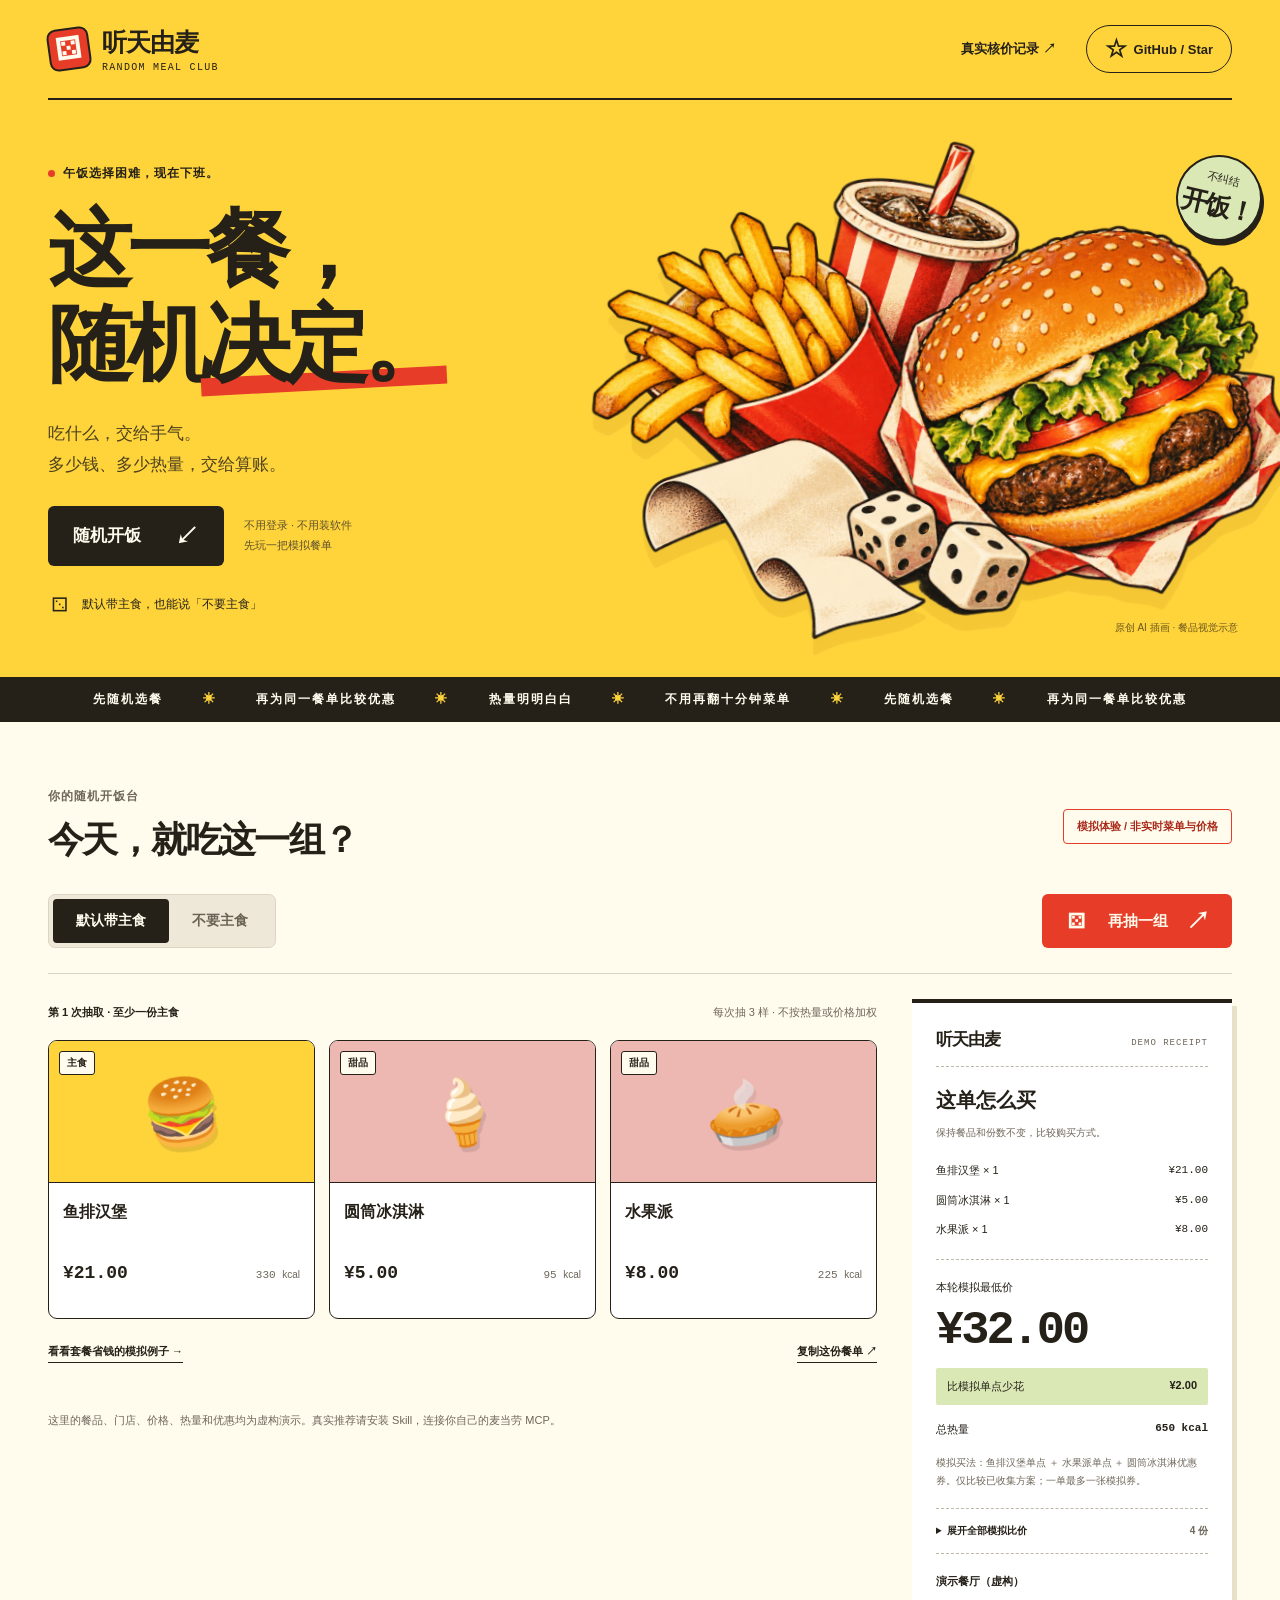
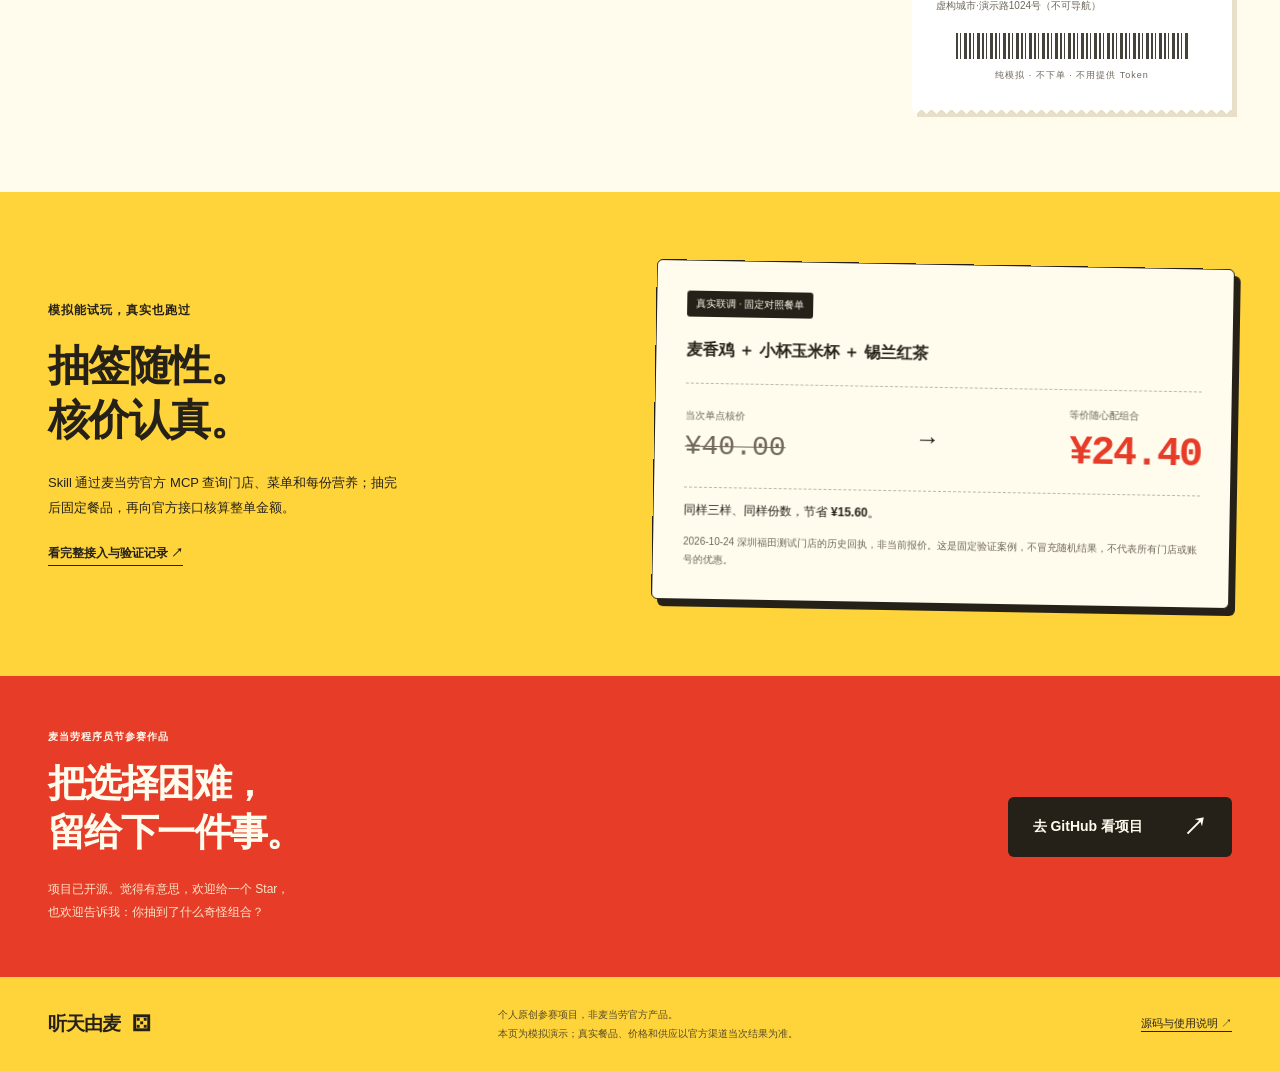
==== docs/index.html @ ce549aae "Add public interactive demo and visual showcase Publish a responsive simulated meal picker with orig" ====
<!doctype html>
<html lang="zh-CN">
<head>
  <meta charset="utf-8">
  <meta name="viewport" content="width=device-width, initial-scale=1">
  <meta name="theme-color" content="#ffd43b">
  <meta name="description" content="午饭不纠结，听天由麦。随机抽三样，看看价格、热量，再比较同一份餐单怎么买。无需安装的模拟演示。">
  <meta property="og:title" content="听天由麦｜这一餐，随机决定。">
  <meta property="og:description" content="随机开饭，认真算账。支持不要主食，展示价格、热量和同餐单优惠。免安装模拟演示。">
  <meta property="og:image" content="https://ting-tian-you-mai-demo.silkypony128.chatgpt.site/assets/meal-hero.png">
  <meta property="og:type" content="website">
  <title>听天由麦｜这一餐，随机决定。</title>
  <link rel="icon" href="data:image/svg+xml,%3Csvg xmlns='http://www.w3.org/2000/svg' viewBox='0 0 64 64'%3E%3Crect width='64' height='64' rx='14' fill='%23ffd43b'/%3E%3Crect x='11' y='11' width='42' height='42' rx='8' fill='%23e63c28'/%3E%3Cg fill='%23fff8df'%3E%3Ccircle cx='23' cy='23' r='4'/%3E%3Ccircle cx='41' cy='41' r='4'/%3E%3Ccircle cx='32' cy='32' r='4'/%3E%3C/g%3E%3C/svg%3E">
  <link rel="stylesheet" href="styles.css">
  <script src="demo-data.js" defer></script>
  <script src="app.js" defer></script>
</head>
<body>
  <header class="topbar wrap">
    <a class="brand" href="#" aria-label="听天由麦首页"><span class="brand-die" aria-hidden="true">⚄</span><span>听天由麦<small>RANDOM MEAL CLUB</small></span></a>
    <nav aria-label="主导航"><a class="nav-proof" href="#proof">真实核价记录 ↗</a><a class="repo-link" href="https://github.com/dayebishouji/mcd-random-meal" target="_blank" rel="noopener noreferrer"><span aria-hidden="true">☆</span> GitHub / Star</a></nav>
  </header>

  <main>
    <section class="hero wrap" aria-labelledby="hero-title">
      <div class="hero-copy">
        <p class="eyebrow"><span></span> 午饭选择困难，现在下班。</p>
        <h1 id="hero-title">这一餐，<br>随机<span class="title-mark">决定。</span></h1>
        <p class="hero-description">吃什么，交给手气。<br>多少钱、多少热量，交给算账。</p>
        <div class="hero-actions"><a class="button button-ink" id="hero-draw" href="#try">随机开饭 <span aria-hidden="true">↙</span></a><span class="hero-note">不用登录 · 不用装软件<br>先玩一把模拟餐单</span></div>
        <div class="hero-ticket"><span class="mini-die" aria-hidden="true">⚂</span> 默认带主食，也能说「不要主食」</div>
      </div>
      <div class="hero-art"><img src="assets/meal-hero.png" alt="原创复古快餐插画：汉堡、薯条、饮品、骰子和空白小票" width="1536" height="1024" fetchpriority="high"><span class="art-stamp">不纠结<br><b>开饭！</b></span><small>原创 AI 插画 · 餐品视觉示意</small></div>
    </section>

    <div class="ticker" aria-hidden="true"><div>先随机选餐 <span>✳</span> 再为同一餐单比较优惠 <span>✳</span> 热量明明白白 <span>✳</span> 不用再翻十分钟菜单 <span>✳</span> 先随机选餐 <span>✳</span> 再为同一餐单比较优惠</div></div>

    <section class="demo-section" id="try" aria-labelledby="demo-title">
      <div class="wrap">
        <div class="section-heading"><div><p class="eyebrow">你的随机开饭台</p><h2 id="demo-title">今天，就吃这一组？</h2></div><span class="demo-badge">模拟体验 / 非实时菜单与价格</span></div>
        <div class="controls"><div class="mode-group" role="group" aria-label="主食偏好"><button id="with-main" class="mode active" aria-pressed="true">默认带主食</button><button id="without-main" class="mode" aria-pressed="false">不要主食</button></div><button class="button button-red" id="draw-button"><span class="dice-icon" aria-hidden="true">⚄</span> 再抽一组 <span aria-hidden="true">↗</span></button></div>
        <div class="workspace">
          <div class="meal-area"><div class="meal-meta"><span id="draw-status">正在准备模拟餐单</span><span>每次抽 3 样 · 不按热量或价格加权</span></div><div id="food-cards" class="food-cards" aria-live="polite" aria-atomic="true"></div><div class="meal-actions"><button id="example-button" class="text-button">看看套餐省钱的模拟例子 →</button><button id="copy-button" class="text-button">复制这份餐单 <span aria-hidden="true">↗</span></button></div><p class="copy-status" id="copy-status" role="status"></p><p class="data-note">这里的餐品、门店、价格、热量和优惠均为虚构演示。真实推荐请安装 Skill，连接你自己的麦当劳 MCP。</p></div>
          <aside class="receipt" aria-labelledby="receipt-title"><div class="receipt-heading"><span class="receipt-brand">听天由麦</span><span class="receipt-label">DEMO RECEIPT</span></div><h3 id="receipt-title">这单怎么买</h3><p class="receipt-caption">保持餐品和份数不变，比较购买方式。</p><div id="receipt-lines"></div><div class="receipt-total"><span>本轮模拟最低价</span><strong id="best-price">—</strong></div><div class="receipt-saving"><span>比模拟单点少花</span><b id="saving">—</b></div><div class="receipt-energy"><span>总热量</span><b id="total-kcal">—</b></div><p id="best-label" class="best-label"></p><details id="quote-details"><summary>展开全部模拟比价 <span id="quote-count"></span></summary><div id="quote-list"></div></details><div class="receipt-store"><b id="store-name"></b><span id="store-address"></span></div><div class="barcode" aria-hidden="true"></div><p class="receipt-foot">纯模拟 · 不下单 · 不用提供 Token</p></aside>
        </div>
      </div>
    </section>

    <section id="proof" class="proof-section wrap" aria-labelledby="proof-title"><div class="proof-copy"><p class="eyebrow">模拟能试玩，真实也跑过</p><h2 id="proof-title">抽签随性。<br>核价认真。</h2><p>Skill 通过麦当劳官方 MCP 查询门店、菜单和每份营养；抽完后固定餐品，再向官方接口核算整单金额。</p><a class="text-link" href="https://github.com/dayebishouji/mcd-random-meal/blob/main/MCP_INTEGRATION.md" target="_blank" rel="noopener noreferrer">看完整接入与验证记录 ↗</a></div><div class="proof-ticket"><span class="history-label">真实联调 · 固定对照餐单</span><h3>麦香鸡 ＋ 小杯玉米杯 ＋ 锡兰红茶</h3><div class="price-comparison"><div><small>当次单点核价</small><span>¥40.00</span></div><span class="price-arrow" aria-hidden="true">→</span><div><small>等价随心配组合</small><b>¥24.40</b></div></div><p>同样三样、同样份数，节省 <strong>¥15.60</strong>。</p><p class="proof-disclaimer">2026-10-24 深圳福田测试门店的历史回执，非当前报价。这是固定验证案例，不冒充随机结果，不代表所有门店或账号的优惠。</p></div></section>

    <section class="closing"><div class="wrap closing-inner"><div><p class="eyebrow">麦当劳程序员节参赛作品</p><h2>把选择困难，<br>留给下一件事。</h2><p>项目已开源。觉得有意思，欢迎给一个 Star，<br>也欢迎告诉我：你抽到了什么奇怪组合？</p></div><a class="button button-ink" href="https://github.com/dayebishouji/mcd-random-meal" target="_blank" rel="noopener noreferrer">去 GitHub 看项目 <span aria-hidden="true">↗</span></a></div></section>
  </main>
  <footer class="footer wrap"><a class="brand footer-brand" href="#">听天由麦 <span aria-hidden="true">⚄</span></a><p>个人原创参赛项目，非麦当劳官方产品。<br>本页为模拟演示；真实餐品、价格和供应以官方渠道当次结果为准。</p><a href="https://github.com/dayebishouji/mcd-random-meal" target="_blank" rel="noopener noreferrer">源码与使用说明 ↗</a></footer>
  <noscript><p class="noscript">随机演示需要启用 JavaScript。你仍可以前往 GitHub 查看源码和离线 Python 版本。</p></noscript>
</body>
</html>
---- docs/styles.css ----
@charset "UTF-8";
:root{--yellow:#ffd43b;--red:#e63c28;--ink:#252119;--paper:#fffbed;--mint:#d9e8b5;--muted:#6e675a;--line:#d9d2c1;--display:"Arial Black","Microsoft YaHei","PingFang SC",sans-serif;--body:"Microsoft YaHei","PingFang SC",sans-serif;--mono:"Consolas","Courier New",monospace}
*{box-sizing:border-box}html{scroll-behavior:smooth;scroll-padding-top:24px}body{margin:0;color:var(--ink);background:var(--yellow);font-family:var(--body);-webkit-font-smoothing:antialiased}a{color:inherit;text-decoration:none}button,a{-webkit-tap-highlight-color:transparent}button{font:inherit;cursor:pointer}button:disabled{cursor:wait}button:focus-visible,a:focus-visible,summary:focus-visible{outline:3px solid var(--red);outline-offset:5px}a.button:focus-visible,.button-red:focus-visible{outline-color:var(--ink)}::selection{background:var(--ink);color:var(--yellow)}.wrap{width:min(1184px,calc(100% - 64px));margin-inline:auto}.topbar{height:100px;display:flex;align-items:center;justify-content:space-between;border-bottom:2px solid var(--ink)}.brand{display:flex;align-items:center;gap:12px;font-weight:900;font-size:25px;letter-spacing:-1px}.brand small{display:block;font:10px var(--mono);letter-spacing:1.3px;margin-top:3px}.brand-die{display:grid;place-items:center;width:42px;height:42px;font-size:38px;line-height:1;background:var(--red);color:var(--paper);border-radius:9px;transform:rotate(-8deg);border:2px solid var(--ink)}nav{display:flex;align-items:center;gap:30px;font-size:13px;font-weight:700}.repo-link{display:flex;align-items:center;gap:7px;border:1.5px solid var(--ink);padding:12px 18px;border-radius:100px}.repo-link:hover{background:var(--ink);color:var(--yellow)}.repo-link span{font-size:22px;line-height:1}.hero{min-height:536px;display:grid;grid-template-columns:1fr 1.15fr;align-items:center;position:relative;padding-block:42px 38px}.eyebrow{font-size:12px;font-weight:700;letter-spacing:1px;display:flex;align-items:center;gap:8px;margin:0 0 20px}.eyebrow>span{height:7px;width:7px;background:var(--red);border-radius:50%}h1{font-family:var(--display);font-size:clamp(56px,6.6vw,86px);letter-spacing:-5px;line-height:1.13;margin:0;font-weight:900}.title-mark{position:relative;z-index:0}.title-mark:after{content:"";position:absolute;left:-2%;bottom:1px;width:104%;height:18px;background:var(--red);z-index:-1;transform:rotate(-3deg)}.hero-description{font-size:17px;line-height:1.85;margin:25px 0;color:#4e421f}.hero-actions{display:flex;align-items:center;gap:20px}.button{border:0;display:inline-flex;align-items:center;justify-content:center;gap:34px;padding:18px 25px;font-size:17px;font-weight:800;border-radius:6px;transition:transform .18s,box-shadow .18s}.button:hover{transform:translateY(-3px);box-shadow:0 5px 0 rgba(37,33,25,.2)}.button:active{transform:translateY(1px);box-shadow:none}.button-ink{background:var(--ink);color:var(--paper)}.button-red{background:var(--red);color:var(--paper)}.button>span:last-child{font-size:24px;line-height:1}.hero-note{font-size:11px;line-height:1.8;color:#5e502e}.hero-ticket{font-size:12px;margin-top:26px;display:flex;align-items:center;gap:9px}.mini-die{font-size:25px;line-height:1}.hero-art{position:relative;align-self:stretch;display:flex;align-items:center;justify-content:center;margin-left:-15px;margin-right:-30px}.hero-art img{width:110%;height:auto;display:block;filter:drop-shadow(0 16px 0 rgba(173,111,8,.12));transform:rotate(-2deg)}.hero-art>small{position:absolute;right:24px;bottom:4px;font-size:10px;color:#6c571e}.art-stamp{position:absolute;right:0;top:13px;width:86px;height:86px;border:2px solid var(--ink);border-radius:50%;display:grid;place-content:center;text-align:center;background:var(--mint);font-size:11px;line-height:1.5;transform:rotate(13deg);box-shadow:3px 4px 0 var(--ink)}.art-stamp b{font-size:26px;letter-spacing:-2px}.ticker{background:var(--ink);color:var(--paper);padding:14px 0;font-size:12px;font-weight:700;letter-spacing:2px;overflow:hidden;white-space:nowrap}.ticker>div{min-width:max-content;text-align:center}.ticker span{margin:0 34px;color:var(--yellow)}.demo-section{background:var(--paper);padding:66px 0 72px;scroll-margin-top:10px}.section-heading{display:flex;align-items:center;justify-content:space-between;gap:20px}.section-heading .eyebrow{color:var(--muted);margin-bottom:12px}h2{font-family:var(--display);font-size:36px;line-height:1.3;letter-spacing:-1.6px;margin:0;font-weight:900}.demo-badge{padding:9px 13px;border:1px solid var(--red);color:#a92a1b;border-radius:4px;font-size:11px;font-weight:700;white-space:nowrap}.controls{display:flex;align-items:center;justify-content:space-between;margin:30px 0 25px;padding-bottom:25px;border-bottom:1px solid var(--line)}.mode-group{display:flex;padding:4px;background:#eee8d9;border-radius:7px;border:1px solid #ddd5c4}.mode{border:0;background:transparent;color:#6a6254;padding:13px 23px;border-radius:4px;font-size:14px;font-weight:700}.mode.active{background:var(--ink);color:var(--paper)}.controls .button{padding:14px 22px;font-size:15px;gap:18px}.controls .dice-icon{font-size:26px;line-height:1}.workspace{display:grid;grid-template-columns:minmax(0,1fr) 320px;gap:35px;align-items:start}.meal-meta{display:flex;justify-content:space-between;gap:12px;font-size:11px;color:var(--muted);margin:5px 0 18px;line-height:1.6}.meal-meta>span:first-child{font-weight:800;color:var(--ink)}.food-cards{display:grid;grid-template-columns:repeat(3,minmax(0,1fr));gap:14px}.food-card{border:1.5px solid var(--ink);border-radius:9px;background:#fff;overflow:hidden;min-width:0;transition:transform .2s}.food-card:hover{transform:translateY(-4px)}.food-visual{height:142px;display:grid;place-items:center;position:relative;border-bottom:1.5px solid var(--ink);background:var(--card-bg)}.food-visual>span{font-size:64px;line-height:1;filter:drop-shadow(2px 5px 0 rgba(0,0,0,.1));transform:rotate(-9deg);user-select:none}.food-kind{position:absolute;top:10px;left:10px;font-size:10px;padding:4px 7px;border:1px solid var(--ink);border-radius:3px;background:var(--paper);font-weight:700}.food-info{padding:17px 14px 19px;min-height:135px}.food-info h3{font-size:16px;line-height:1.5;margin:0 0 15px;min-height:48px}.food-stats{display:flex;align-items:baseline;justify-content:space-between;gap:5px}.food-stats b{font:700 18px var(--mono)}.food-stats span{font:11px var(--mono);color:var(--muted)}.food-stats small{font-size:10px;font-family:var(--body)}.meal-actions{display:flex;justify-content:space-between;align-items:center;gap:15px;margin-top:23px}.text-button{padding:0;background:none;border:0;border-bottom:1px solid currentColor;font-size:11px;font-weight:700;line-height:1.8;color:var(--ink)}.text-button:hover{color:var(--red)}.data-note{font-size:11px;line-height:1.9;color:var(--muted);margin:20px 0 0;max-width:560px}.copy-status{font-size:11px;color:#42632a;min-height:18px;margin:9px 0 0}.receipt{background:white;position:relative;padding:25px 24px 28px;box-shadow:5px 7px 0 #e7dfc7;border-top:4px solid var(--ink);font-size:11px;margin-bottom:10px}.receipt:after{content:"";position:absolute;bottom:-8px;left:0;width:100%;height:9px;background:linear-gradient(135deg,white 25%,transparent 25%) -5px 0/10px 10px,linear-gradient(225deg,white 25%,transparent 25%) -5px 0/10px 10px}.receipt-heading{display:flex;align-items:baseline;justify-content:space-between;border-bottom:1px dashed #bfb7a7;padding-bottom:15px}.receipt-brand{font-size:17px;font-weight:900;letter-spacing:-1px}.receipt-label{font:9px var(--mono);letter-spacing:1px;color:var(--muted)}.receipt h3{font-size:20px;margin:20px 0 8px;font-weight:900}.receipt-caption{font-size:10px;color:var(--muted);line-height:1.8;margin-bottom:20px}.receipt-item{display:flex;justify-content:space-between;gap:10px;margin:12px 0;line-height:1.6}.receipt-item span:last-child{font-family:var(--mono);white-space:nowrap}.receipt-total{margin-top:20px;padding-top:20px;border-top:1px dashed #bfb7a7;display:flex;flex-direction:column;gap:5px}.receipt-total>span{font-size:11px}.receipt-total strong{font-family:var(--mono);font-size:47px;font-weight:800;letter-spacing:-3px;line-height:1.3}.receipt-saving{display:flex;justify-content:space-between;padding:11px;background:var(--mint);margin-top:7px;border-radius:2px}.receipt-energy{display:flex;justify-content:space-between;margin:17px 0;font-size:11px}.receipt-energy b{font-family:var(--mono)}.best-label{font-size:10px;line-height:1.8;color:var(--muted);margin:0 0 18px}details{border-top:1px dashed #bfb7a7;border-bottom:1px dashed #bfb7a7;padding:13px 0}summary{font-size:10px;cursor:pointer;font-weight:700;line-height:1.8}summary>span{float:right;color:var(--muted)}.quote-row{display:flex;justify-content:space-between;gap:12px;font-size:10px;line-height:1.7;margin-top:12px}.quote-row b{font:700 11px var(--mono);white-space:nowrap}.receipt-store{display:flex;flex-direction:column;gap:5px;margin:18px 0;line-height:1.8}.receipt-store b{font-size:11px}.receipt-store span{font-size:10px;color:var(--muted)}.barcode{height:26px;margin:0 20px;background:repeating-linear-gradient(90deg,var(--ink) 0 2px,transparent 2px 4px,var(--ink) 4px 5px,transparent 5px 8px,var(--ink) 8px 11px,transparent 11px 13px);opacity:.85}.receipt-foot{text-align:center;font-size:9px;color:var(--muted);margin:10px 0 0;letter-spacing:1px}.proof-section{display:grid;grid-template-columns:1fr 1.1fr;gap:80px;padding-block:72px;align-items:center}.proof-copy h2{font-size:42px;margin-bottom:23px}.proof-copy>p:not(.eyebrow){font-size:13px;line-height:1.9;max-width:360px}.text-link{display:inline-block;border-bottom:1px solid;font-size:12px;font-weight:700;line-height:1.9;margin-top:9px}.proof-ticket{background:var(--paper);padding:30px;border:1.5px solid var(--ink);border-radius:6px;box-shadow:6px 7px 0 var(--ink);transform:rotate(1deg)}.history-label{font-size:10px;padding:6px 9px;background:var(--ink);color:var(--paper);display:inline-block;border-radius:3px}.proof-ticket h3{font-size:16px;line-height:1.6;margin:20px 0}.price-comparison{display:flex;align-items:center;justify-content:space-between;gap:12px;border-block:1px dashed #bfb7a7;padding:18px 0}.price-comparison small{font-size:10px;display:block;color:var(--muted);margin-bottom:8px}.price-comparison div>span{font:28px var(--mono);text-decoration:line-through;text-decoration-thickness:1px;color:var(--muted)}.price-comparison b{font:800 40px var(--mono);letter-spacing:-2px;color:var(--red)}.price-arrow{font-size:25px}.proof-ticket>p{font-size:12px;line-height:1.8}.proof-ticket .proof-disclaimer{font-size:10px;color:var(--muted);margin-bottom:0}.closing{background:var(--red);color:var(--paper);padding-block:54px}.closing-inner{display:flex;justify-content:space-between;align-items:center;gap:24px}.closing h2{font-size:38px}.closing p:not(.eyebrow){font-size:12px;line-height:1.9;margin:20px 0 0;color:#ffe5c6}.closing .eyebrow{font-size:10px;margin-bottom:15px}.closing .button{font-size:14px;gap:40px}.footer{padding-block:28px;display:flex;justify-content:space-between;align-items:center;gap:25px}.footer-brand{font-size:19px;gap:8px}.footer-brand span{font-size:28px}.footer p{font-size:10px;line-height:1.9;color:#5a4b23;margin:0}.footer>a:last-child{font-size:11px;border-bottom:1px solid;white-space:nowrap}.noscript{background:var(--paper);padding:20px}.dealing .food-card{animation:deal .3s both}.dealing .food-card:nth-child(2){animation-delay:.045s}.dealing .food-card:nth-child(3){animation-delay:.09s}@keyframes deal{from{transform:translateY(10px) rotate(-2deg);opacity:.4}to{transform:none;opacity:1}}
@media(min-width:1450px){.hero{min-height:590px}.hero-art img{width:115%}}
@media(max-width:1000px){.workspace{grid-template-columns:minmax(0,1fr) 290px;gap:22px}.wrap{width:calc(100% - 44px)}.hero{grid-template-columns:1fr 1fr}.hero-art{margin:0 -8px 0 -30px}.hero-art img{width:100%}.art-stamp{right:0;top:20px}.food-visual{height:118px}.food-visual>span{font-size:50px}.food-info{padding:14px 10px}.food-info h3{font-size:14px}.food-stats{flex-direction:column;gap:8px}.proof-section{gap:45px}.receipt{padding:22px 18px}.proof-ticket{padding:24px}}
@media(max-width:740px){.wrap{width:calc(100% - 36px)}.topbar{height:81px}.brand{font-size:21px;gap:9px}.brand small{font-size:8px}.brand-die{width:34px;height:34px;font-size:31px}.nav-proof{display:none}nav{gap:0}.repo-link{padding:9px 12px;font-size:10px}.repo-link span{font-size:18px}.hero{display:flex;flex-direction:column;align-items:stretch;padding:36px 0 20px;min-height:0}.hero-copy{position:relative;z-index:1}.hero .eyebrow{font-size:10px;margin-bottom:18px}h1{font-size:64px;letter-spacing:-4px;line-height:1.08}.title-mark:after{height:13px;bottom:1px}.hero-description{font-size:14px;margin:20px 0;line-height:1.8}.hero-actions{gap:18px}.hero .button{font-size:15px;padding:16px 21px;gap:36px}.hero-note{font-size:10px}.hero-ticket{margin-top:20px;font-size:10px}.hero-art{height:270px;margin:-20px -12px -3px;align-self:stretch;position:relative;pointer-events:none}.hero-art img{position:absolute;width:420px;max-width:110%;right:10px;transform:rotate(-3deg)}.art-stamp{width:66px;height:66px;top:14px;right:5px;font-size:9px}.art-stamp b{font-size:20px}.hero-art>small{font-size:8px;right:0;bottom:1px}.ticker{padding:12px 0;font-size:10px;letter-spacing:1px}.ticker span{margin:0 20px}.demo-section{padding:36px 0 45px}.section-heading{align-items:flex-start;gap:16px;flex-direction:column}.section-heading .eyebrow{font-size:10px;margin-bottom:9px}h2{font-size:28px;letter-spacing:-1px}.demo-badge{font-size:10px;padding:7px 10px}.controls{gap:10px;align-items:stretch;margin-top:22px;padding-bottom:19px}.mode-group{padding:3px;flex:1}.mode{padding:10px 9px;font-size:11px;flex:1}.controls .button{padding:11px 13px;font-size:12px;gap:9px}.controls .button>span:last-child{display:none}.controls .dice-icon{font-size:22px}.workspace{grid-template-columns:1fr;gap:25px}.meal-meta{font-size:9px;gap:7px;flex-wrap:wrap;margin:0 0 13px}.food-cards{gap:9px}.food-visual{height:105px}.food-visual>span{font-size:46px}.food-kind{font-size:8px;top:7px;left:6px;padding:3px 5px}.food-info{padding:12px 9px 14px;min-height:124px}.food-info h3{font-size:12px;min-height:40px;margin-bottom:13px}.food-stats b{font-size:16px}.food-stats span{font-size:10px}.food-stats small{font-size:8px}.meal-actions{gap:10px;align-items:flex-start;margin-top:20px}.text-button{font-size:10px}.data-note{font-size:10px;margin-top:12px}.copy-status{margin-bottom:0;min-height:14px}.receipt{padding:24px 24px 28px;margin-inline:4px}.receipt-total{flex-direction:row;align-items:baseline;justify-content:space-between}.receipt-total strong{font-size:43px}.receipt-caption{font-size:11px}.receipt-energy,.receipt-saving{font-size:12px}.receipt-store b{font-size:12px}.receipt-store span{font-size:11px}.proof-section{grid-template-columns:1fr;gap:28px;padding-block:44px}.proof-copy h2{font-size:33px}.proof-copy>p:not(.eyebrow){font-size:12px;max-width:none}.proof-section .eyebrow{font-size:10px;margin-bottom:13px}.proof-ticket{padding:24px 20px;margin:0 3px 4px 0;transform:rotate(.5deg)}.price-comparison b{font-size:35px}.price-comparison div>span{font-size:25px}.proof-ticket h3{font-size:13px}.closing{padding:37px 0}.closing-inner{flex-direction:column;align-items:flex-start;gap:24px}.closing h2{font-size:30px}.closing .button{font-size:13px;padding:15px 20px}.footer{padding-block:26px;flex-wrap:wrap;gap:15px}.footer p{width:100%;order:3;font-size:9px}.footer>a:last-child{font-size:10px}.footer-brand{font-size:18px}}
@media(prefers-reduced-motion:reduce){html{scroll-behavior:auto}*,*:before,*:after{animation:none!important;transition:none!important}}
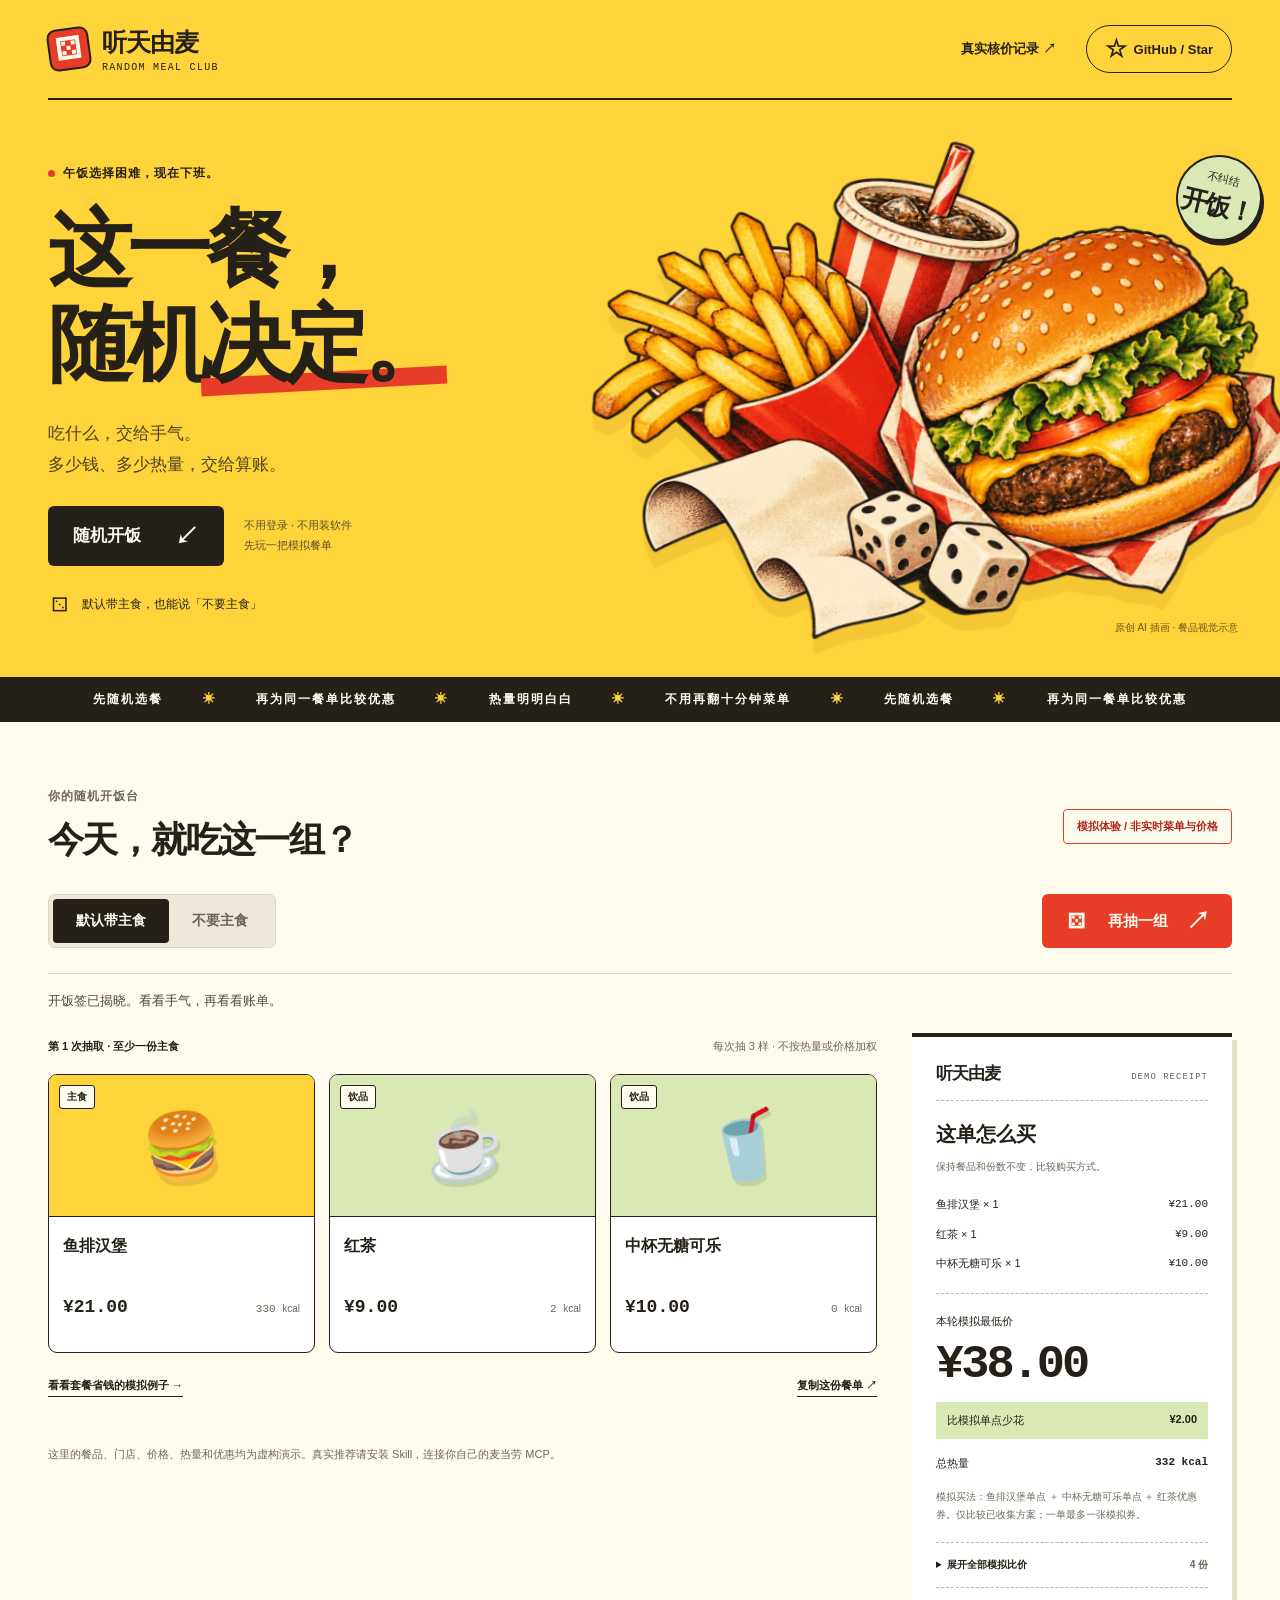
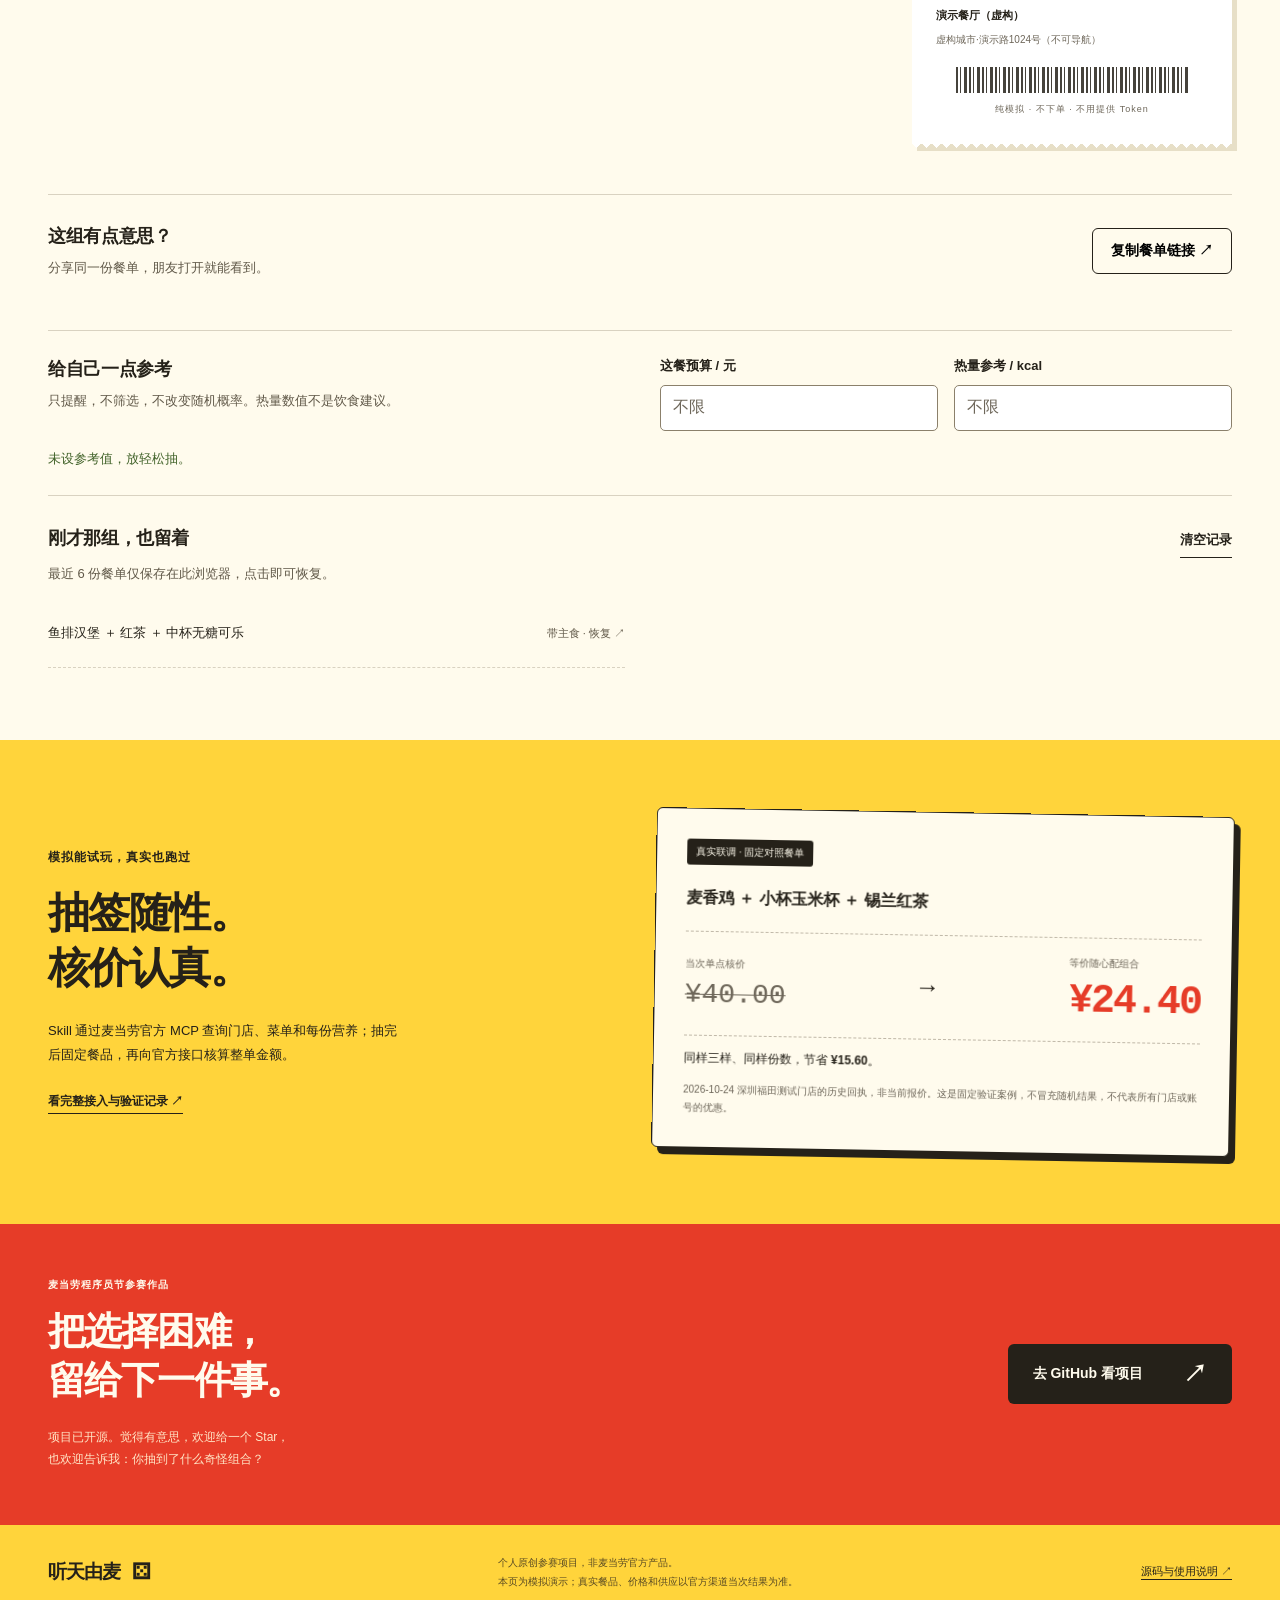
==== commit 4f86a88a: "Add animated draws, meal history and shareable results Show budget and calorie reference differences" ====
--- a/docs/index.html
+++ b/docs/index.html
@@ -16,6 +16,7 @@
   <script src="app.js" defer></script>
 </head>
 <body>
+  <a class="skip-link" href="#try">跳到随机开饭台</a>
   <header class="topbar wrap">
     <a class="brand" href="#" aria-label="听天由麦首页"><span class="brand-die" aria-hidden="true">⚄</span><span>听天由麦<small>RANDOM MEAL CLUB</small></span></a>
     <nav aria-label="主导航"><a class="nav-proof" href="#proof">真实核价记录 ↗</a><a class="repo-link" href="https://github.com/dayebishouji/mcd-random-meal" target="_blank" rel="noopener noreferrer"><span aria-hidden="true">☆</span> GitHub / Star</a></nav>
@@ -39,9 +40,17 @@
       <div class="wrap">
         <div class="section-heading"><div><p class="eyebrow">你的随机开饭台</p><h2 id="demo-title">今天，就吃这一组？</h2></div><span class="demo-badge">模拟体验 / 非实时菜单与价格</span></div>
         <div class="controls"><div class="mode-group" role="group" aria-label="主食偏好"><button id="with-main" class="mode active" aria-pressed="true">默认带主食</button><button id="without-main" class="mode" aria-pressed="false">不要主食</button></div><button class="button button-red" id="draw-button"><span class="dice-icon" aria-hidden="true">⚄</span> 再抽一组 <span aria-hidden="true">↗</span></button></div>
-        <div class="workspace">
+        <p id="action-status" class="action-status" role="status" aria-live="polite">准备好了，看看今天的手气。</p>
+        <div class="workspace" aria-busy="false">
           <div class="meal-area"><div class="meal-meta"><span id="draw-status">正在准备模拟餐单</span><span>每次抽 3 样 · 不按热量或价格加权</span></div><div id="food-cards" class="food-cards" aria-live="polite" aria-atomic="true"></div><div class="meal-actions"><button id="example-button" class="text-button">看看套餐省钱的模拟例子 →</button><button id="copy-button" class="text-button">复制这份餐单 <span aria-hidden="true">↗</span></button></div><p class="copy-status" id="copy-status" role="status"></p><p class="data-note">这里的餐品、门店、价格、热量和优惠均为虚构演示。真实推荐请安装 Skill，连接你自己的麦当劳 MCP。</p></div>
           <aside class="receipt" aria-labelledby="receipt-title"><div class="receipt-heading"><span class="receipt-brand">听天由麦</span><span class="receipt-label">DEMO RECEIPT</span></div><h3 id="receipt-title">这单怎么买</h3><p class="receipt-caption">保持餐品和份数不变，比较购买方式。</p><div id="receipt-lines"></div><div class="receipt-total"><span>本轮模拟最低价</span><strong id="best-price">—</strong></div><div class="receipt-saving"><span>比模拟单点少花</span><b id="saving">—</b></div><div class="receipt-energy"><span>总热量</span><b id="total-kcal">—</b></div><p id="best-label" class="best-label"></p><details id="quote-details"><summary>展开全部模拟比价 <span id="quote-count"></span></summary><div id="quote-list"></div></details><div class="receipt-store"><b id="store-name"></b><span id="store-address"></span></div><div class="barcode" aria-hidden="true"></div><p class="receipt-foot">纯模拟 · 不下单 · 不用提供 Token</p></aside>
+        </div>
+        <div class="result-tools">
+          <div class="share-row"><div><h3>这组有点意思？</h3><p>分享同一份餐单，朋友打开就能看到。</p></div><button class="utility-button" id="share-button">复制餐单链接 ↗</button></div>
+          <p id="share-status" class="copy-status" role="status"></p>
+          <textarea id="manual-copy" class="manual-copy" aria-label="可手动复制的餐单或链接" readonly hidden></textarea>
+          <div class="reference-panel"><div class="reference-intro"><h3>给自己一点参考</h3><p id="reference-hint">只提醒，不筛选，不改变随机概率。热量数值不是饮食建议。</p></div><div class="reference-fields"><label for="budget-input">这餐预算 / 元<input id="budget-input" type="number" min="0" max="10000" step="0.01" inputmode="decimal" placeholder="不限" aria-describedby="reference-hint budget-note"></label><label for="kcal-input">热量参考 / kcal<input id="kcal-input" type="number" min="0" max="10000" step="1" inputmode="numeric" placeholder="不限" aria-describedby="reference-hint budget-note"></label></div><p id="budget-note" class="budget-note" aria-live="polite">未设参考值，放轻松抽。</p></div>
+          <section class="history-section" aria-labelledby="history-title"><div class="history-heading"><h3 id="history-title">刚才那组，也留着</h3><button id="clear-history" class="text-button" disabled>清空记录</button></div><p id="storage-note" class="storage-note">最近 6 份餐单仅保存在此浏览器，点击即可恢复。</p><div id="history-list" class="history-list"></div></section>
         </div>
       </div>
     </section>
--- a/docs/styles.css
+++ b/docs/styles.css
@@ -4,4 +4,10 @@
 @media(min-width:1450px){.hero{min-height:590px}.hero-art img{width:115%}}
 @media(max-width:1000px){.workspace{grid-template-columns:minmax(0,1fr) 290px;gap:22px}.wrap{width:calc(100% - 44px)}.hero{grid-template-columns:1fr 1fr}.hero-art{margin:0 -8px 0 -30px}.hero-art img{width:100%}.art-stamp{right:0;top:20px}.food-visual{height:118px}.food-visual>span{font-size:50px}.food-info{padding:14px 10px}.food-info h3{font-size:14px}.food-stats{flex-direction:column;gap:8px}.proof-section{gap:45px}.receipt{padding:22px 18px}.proof-ticket{padding:24px}}
 @media(max-width:740px){.wrap{width:calc(100% - 36px)}.topbar{height:81px}.brand{font-size:21px;gap:9px}.brand small{font-size:8px}.brand-die{width:34px;height:34px;font-size:31px}.nav-proof{display:none}nav{gap:0}.repo-link{padding:9px 12px;font-size:10px}.repo-link span{font-size:18px}.hero{display:flex;flex-direction:column;align-items:stretch;padding:36px 0 20px;min-height:0}.hero-copy{position:relative;z-index:1}.hero .eyebrow{font-size:10px;margin-bottom:18px}h1{font-size:64px;letter-spacing:-4px;line-height:1.08}.title-mark:after{height:13px;bottom:1px}.hero-description{font-size:14px;margin:20px 0;line-height:1.8}.hero-actions{gap:18px}.hero .button{font-size:15px;padding:16px 21px;gap:36px}.hero-note{font-size:10px}.hero-ticket{margin-top:20px;font-size:10px}.hero-art{height:270px;margin:-20px -12px -3px;align-self:stretch;position:relative;pointer-events:none}.hero-art img{position:absolute;width:420px;max-width:110%;right:10px;transform:rotate(-3deg)}.art-stamp{width:66px;height:66px;top:14px;right:5px;font-size:9px}.art-stamp b{font-size:20px}.hero-art>small{font-size:8px;right:0;bottom:1px}.ticker{padding:12px 0;font-size:10px;letter-spacing:1px}.ticker span{margin:0 20px}.demo-section{padding:36px 0 45px}.section-heading{align-items:flex-start;gap:16px;flex-direction:column}.section-heading .eyebrow{font-size:10px;margin-bottom:9px}h2{font-size:28px;letter-spacing:-1px}.demo-badge{font-size:10px;padding:7px 10px}.controls{gap:10px;align-items:stretch;margin-top:22px;padding-bottom:19px}.mode-group{padding:3px;flex:1}.mode{padding:10px 9px;font-size:11px;flex:1}.controls .button{padding:11px 13px;font-size:12px;gap:9px}.controls .button>span:last-child{display:none}.controls .dice-icon{font-size:22px}.workspace{grid-template-columns:1fr;gap:25px}.meal-meta{font-size:9px;gap:7px;flex-wrap:wrap;margin:0 0 13px}.food-cards{gap:9px}.food-visual{height:105px}.food-visual>span{font-size:46px}.food-kind{font-size:8px;top:7px;left:6px;padding:3px 5px}.food-info{padding:12px 9px 14px;min-height:124px}.food-info h3{font-size:12px;min-height:40px;margin-bottom:13px}.food-stats b{font-size:16px}.food-stats span{font-size:10px}.food-stats small{font-size:8px}.meal-actions{gap:10px;align-items:flex-start;margin-top:20px}.text-button{font-size:10px}.data-note{font-size:10px;margin-top:12px}.copy-status{margin-bottom:0;min-height:14px}.receipt{padding:24px 24px 28px;margin-inline:4px}.receipt-total{flex-direction:row;align-items:baseline;justify-content:space-between}.receipt-total strong{font-size:43px}.receipt-caption{font-size:11px}.receipt-energy,.receipt-saving{font-size:12px}.receipt-store b{font-size:12px}.receipt-store span{font-size:11px}.proof-section{grid-template-columns:1fr;gap:28px;padding-block:44px}.proof-copy h2{font-size:33px}.proof-copy>p:not(.eyebrow){font-size:12px;max-width:none}.proof-section .eyebrow{font-size:10px;margin-bottom:13px}.proof-ticket{padding:24px 20px;margin:0 3px 4px 0;transform:rotate(.5deg)}.price-comparison b{font-size:35px}.price-comparison div>span{font-size:25px}.proof-ticket h3{font-size:13px}.closing{padding:37px 0}.closing-inner{flex-direction:column;align-items:flex-start;gap:24px}.closing h2{font-size:30px}.closing .button{font-size:13px;padding:15px 20px}.footer{padding-block:26px;flex-wrap:wrap;gap:15px}.footer p{width:100%;order:3;font-size:9px}.footer>a:last-child{font-size:10px}.footer-brand{font-size:18px}}
+.skip-link{position:fixed;left:18px;top:12px;z-index:10;width:1px;height:1px;clip-path:inset(50%);overflow:hidden;white-space:nowrap;background:var(--ink);color:var(--paper);padding:14px 20px;border-radius:6px}.skip-link:focus-visible{clip-path:none;width:auto;height:auto;overflow:visible}
+.action-status{font-size:13px;line-height:1.7;margin:-9px 0 20px;min-height:23px;color:#514a3c}
+button:disabled{opacity:.55;cursor:not-allowed}.is-drawing #draw-button{opacity:1;cursor:wait}.is-drawing .dice-icon{display:inline-block;animation:dice-tumble .36s cubic-bezier(.16,1,.3,1) both}.is-drawing .food-visual{background:#eee8d9}.is-drawing .food-visual>span{opacity:.4;transform:rotate(7deg) scale(.92)}.food-visual{transition:background .18s}.food-visual>span{transition:opacity .18s,transform .18s}.is-drawing .receipt-total strong{opacity:.5;transition:opacity .15s}
+@keyframes dice-tumble{0%{transform:rotate(0) translateY(0)}40%{transform:rotate(165deg) translateY(-5px)}100%{transform:rotate(360deg) translateY(0)}}
+.result-tools{margin-top:40px;border-top:1px solid var(--line);padding-top:28px}.result-tools h3{font-size:18px;line-height:1.5;margin:0 0 6px;letter-spacing:-.02em}.share-row{display:flex;align-items:center;justify-content:space-between;gap:24px}.share-row p,.reference-intro p{font-size:13px;line-height:1.8;margin:0;color:#615949;max-width:65ch}.utility-button{border:1.5px solid var(--ink);background:transparent;border-radius:6px;padding:13px 18px;font-weight:700;font-size:14px;min-height:46px}.utility-button:hover:not(:disabled){background:var(--ink);color:var(--paper)}.utility-button:active:not(:disabled){transform:translateY(1px)}.manual-copy{display:block;width:100%;height:145px;padding:14px;border:1.5px solid var(--ink);border-radius:6px;font:14px/1.7 var(--body);background:white;color:var(--ink);resize:vertical}.manual-copy[hidden]{display:none}.reference-panel{display:grid;grid-template-columns:1fr 1fr;gap:16px 40px;margin-top:24px;padding:25px 0;border-block:1px solid var(--line)}.reference-fields{display:flex;gap:16px}.reference-fields label{flex:1;min-width:0;font-size:13px;font-weight:700;line-height:1.5}.reference-fields input{display:block;width:100%;min-height:46px;margin-top:9px;padding:10px 12px;border:1px solid #8b806b;border-radius:5px;background:white;color:var(--ink);font:16px var(--mono)}.reference-fields input::placeholder{color:#6e675a}.reference-fields input:focus-visible,.manual-copy:focus-visible{outline:3px solid var(--red);outline-offset:3px}.reference-fields input[aria-invalid=true]{border-color:#a92a1b}.budget-note{grid-column:1/-1;font-size:13px;line-height:1.8;margin:0;color:#42632a}.budget-note.input-error{color:#a92a1b}.history-section{padding-top:26px}.history-heading{display:flex;justify-content:space-between;align-items:baseline;gap:20px}.history-heading .text-button{font-size:13px;min-height:36px}.storage-note,.history-empty{font-size:13px;line-height:1.8;color:#615949;margin:4px 0 14px}.history-list{display:grid;grid-template-columns:repeat(2,minmax(0,1fr));gap:0 30px}.history-entry{text-align:left;display:flex;justify-content:space-between;align-items:center;gap:16px;min-width:0;min-height:68px;padding:15px 0;background:transparent;border:0;border-bottom:1px dashed var(--line);color:var(--ink)}.history-entry>span{font-size:13px;line-height:1.7;overflow-wrap:anywhere}.history-entry small{font-size:11px;line-height:1.7;flex-shrink:0;color:#615949}.history-entry:hover:not(:disabled)>span{text-decoration:underline;text-underline-offset:4px}.history-empty{grid-column:1/-1;padding:12px 0;margin:0}
+@media(max-width:740px){.action-status{font-size:12px;margin-top:-5px}.result-tools{margin-top:30px;padding-top:22px}.share-row{align-items:flex-start;flex-direction:column;gap:15px}.share-row .utility-button{width:100%;font-size:14px}.result-tools h3{font-size:18px}.reference-panel{grid-template-columns:1fr;gap:18px;padding:23px 0}.reference-fields{gap:16px}.reference-fields label{font-size:14px}.share-row p,.reference-intro p,.storage-note,.budget-note,.history-empty{font-size:14px}.history-list{grid-template-columns:1fr}.history-entry{min-height:76px;gap:14px}.history-entry>span{font-size:14px}.history-entry small{font-size:12px}.history-heading{align-items:center;gap:12px}.history-heading .text-button{font-size:13px;min-height:44px}.meal-actions .text-button{min-height:36px}.controls .mode,.controls .button{min-height:44px}}
 @media(prefers-reduced-motion:reduce){html{scroll-behavior:auto}*,*:before,*:after{animation:none!important;transition:none!important}}
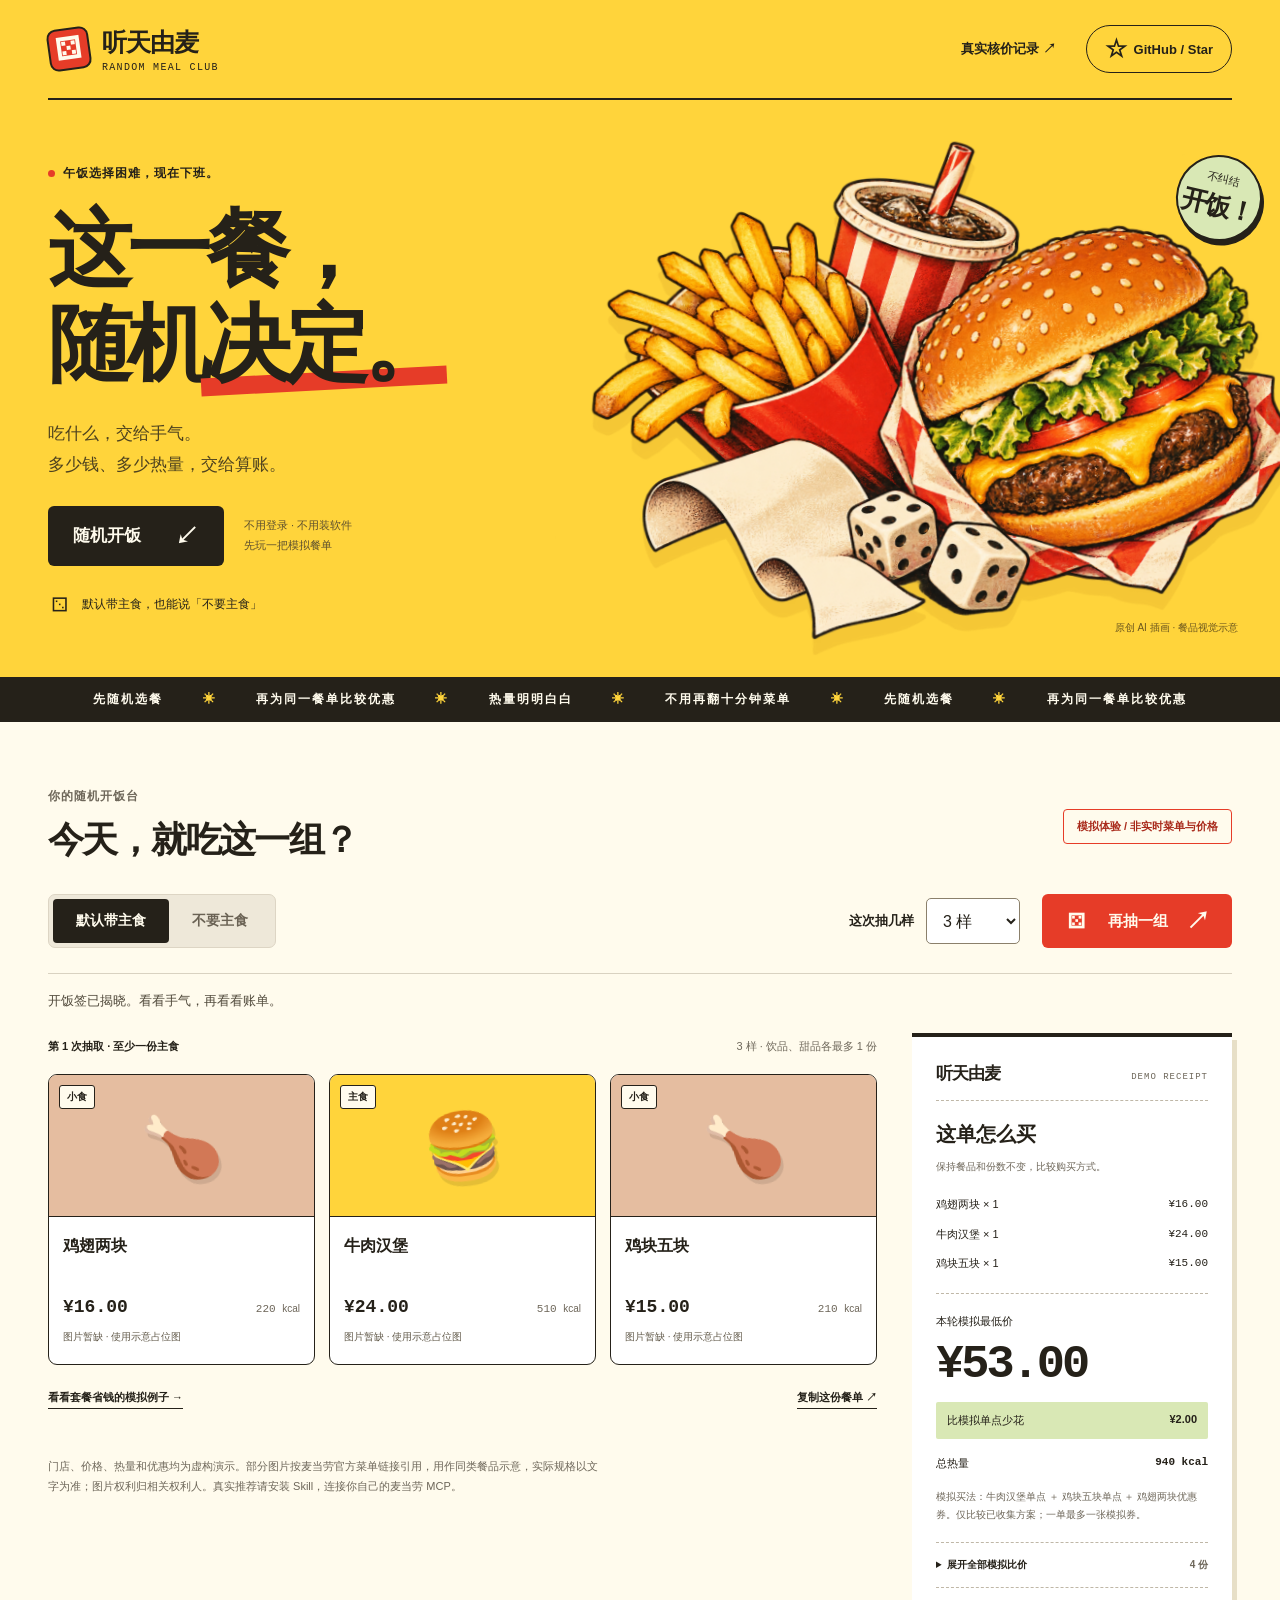
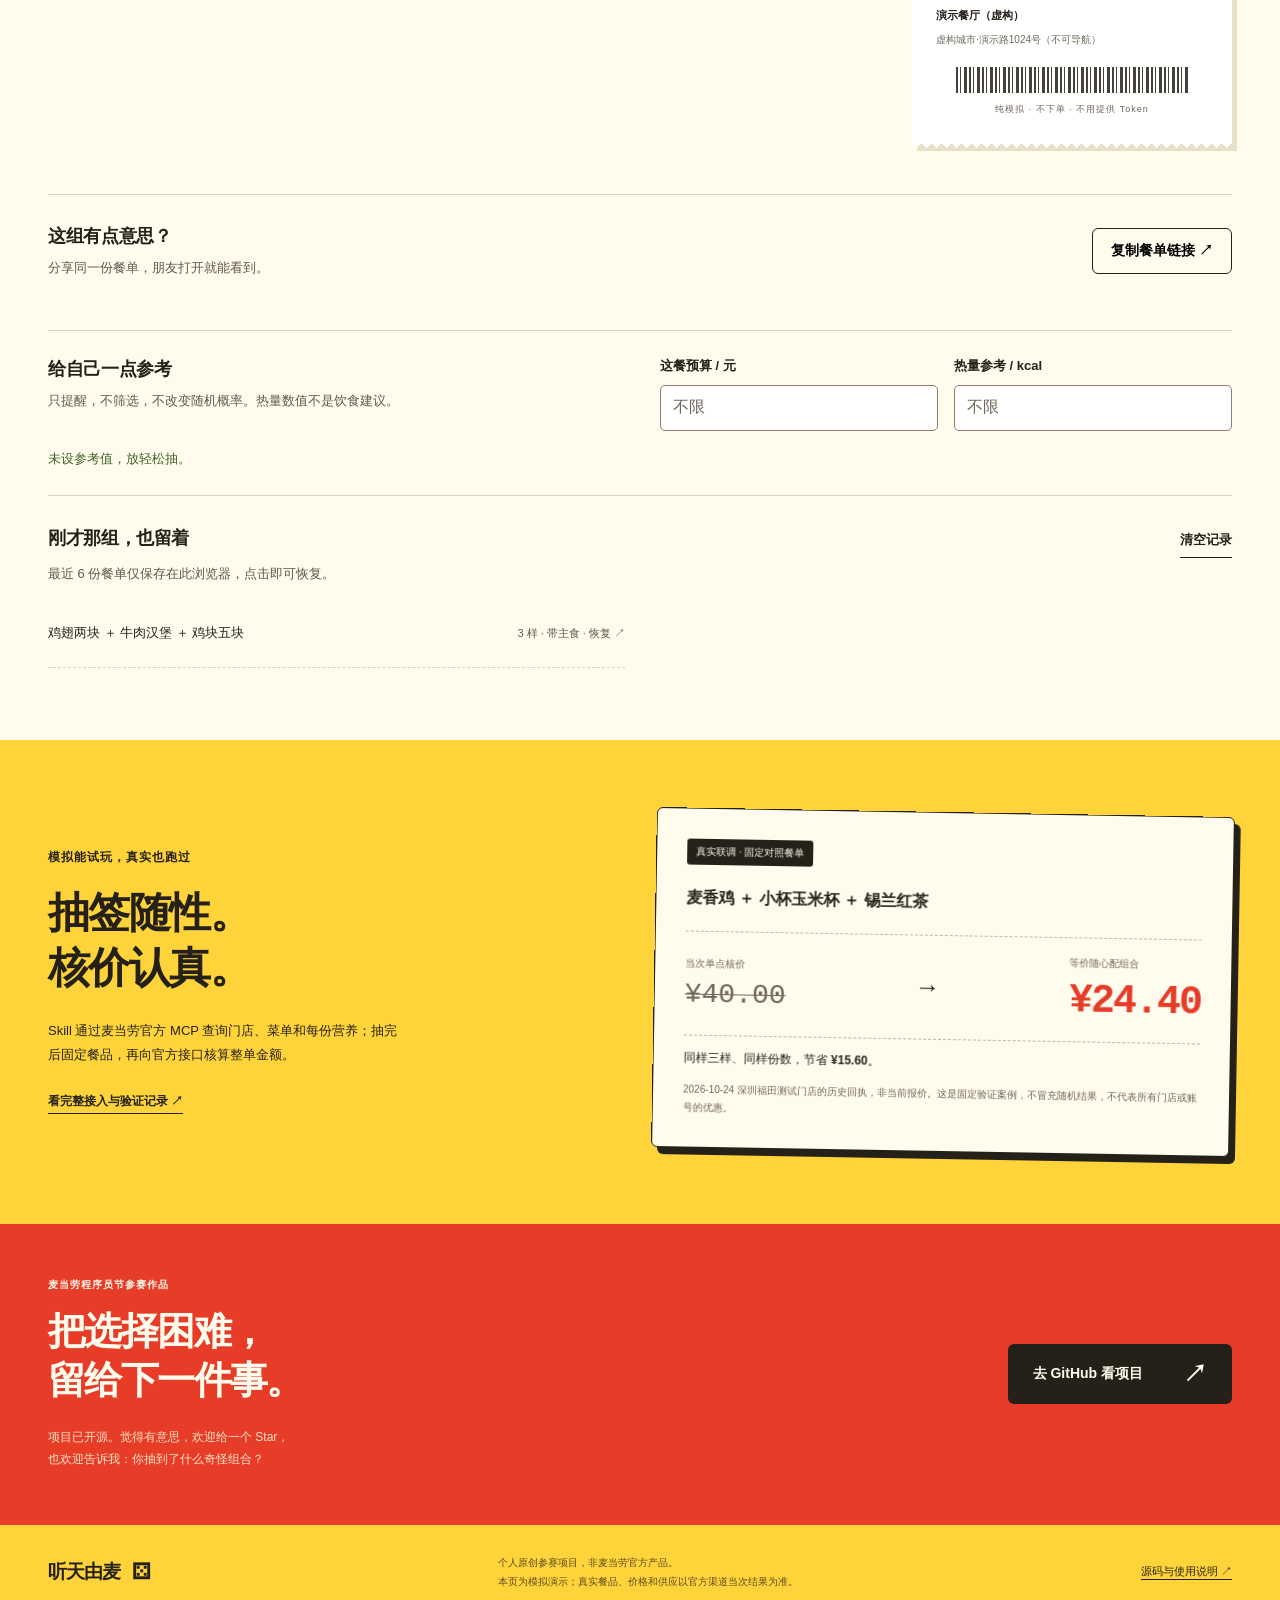
==== commit b6cdfba3: "Complete 1-6 item single-person meals and resilient MCP queries Limit drinks and desserts to one eac" ====
--- a/docs/index.html
+++ b/docs/index.html
@@ -4,7 +4,7 @@
   <meta charset="utf-8">
   <meta name="viewport" content="width=device-width, initial-scale=1">
   <meta name="theme-color" content="#ffd43b">
-  <meta name="description" content="午饭不纠结，听天由麦。随机抽三样，看看价格、热量，再比较同一份餐单怎么买。无需安装的模拟演示。">
+  <meta name="description" content="午饭不纠结，听天由麦。随机抽1–6样，看看价格、热量，再比较同一份餐单怎么买。无需安装的模拟演示。">
   <meta property="og:title" content="听天由麦｜这一餐，随机决定。">
   <meta property="og:description" content="随机开饭，认真算账。支持不要主食，展示价格、热量和同餐单优惠。免安装模拟演示。">
   <meta property="og:image" content="https://ting-tian-you-mai-demo.silkypony128.chatgpt.site/assets/meal-hero.png">
@@ -39,10 +39,10 @@
     <section class="demo-section" id="try" aria-labelledby="demo-title">
       <div class="wrap">
         <div class="section-heading"><div><p class="eyebrow">你的随机开饭台</p><h2 id="demo-title">今天，就吃这一组？</h2></div><span class="demo-badge">模拟体验 / 非实时菜单与价格</span></div>
-        <div class="controls"><div class="mode-group" role="group" aria-label="主食偏好"><button id="with-main" class="mode active" aria-pressed="true">默认带主食</button><button id="without-main" class="mode" aria-pressed="false">不要主食</button></div><button class="button button-red" id="draw-button"><span class="dice-icon" aria-hidden="true">⚄</span> 再抽一组 <span aria-hidden="true">↗</span></button></div>
+        <div class="controls"><div class="mode-group" role="group" aria-label="主食偏好"><button id="with-main" class="mode active" aria-pressed="true">默认带主食</button><button id="without-main" class="mode" aria-pressed="false">不要主食</button></div><label class="quantity-control" for="quantity-select">这次抽几样<select id="quantity-select"><option value="1">1 样</option><option value="2">2 样</option><option value="3" selected>3 样</option><option value="4">4 样</option><option value="5">5 样</option><option value="6">6 样</option></select></label><button class="button button-red" id="draw-button"><span class="dice-icon" aria-hidden="true">⚄</span> 再抽一组 <span aria-hidden="true">↗</span></button></div>
         <p id="action-status" class="action-status" role="status" aria-live="polite">准备好了，看看今天的手气。</p>
         <div class="workspace" aria-busy="false">
-          <div class="meal-area"><div class="meal-meta"><span id="draw-status">正在准备模拟餐单</span><span>每次抽 3 样 · 不按热量或价格加权</span></div><div id="food-cards" class="food-cards" aria-live="polite" aria-atomic="true"></div><div class="meal-actions"><button id="example-button" class="text-button">看看套餐省钱的模拟例子 →</button><button id="copy-button" class="text-button">复制这份餐单 <span aria-hidden="true">↗</span></button></div><p class="copy-status" id="copy-status" role="status"></p><p class="data-note">这里的餐品、门店、价格、热量和优惠均为虚构演示。真实推荐请安装 Skill，连接你自己的麦当劳 MCP。</p></div>
+          <div class="meal-area"><div class="meal-meta"><span id="draw-status">正在准备模拟餐单</span><span id="quantity-hint">3 样 · 饮品、甜品各最多 1 份</span></div><div id="food-cards" class="food-cards" aria-live="polite" aria-atomic="true"></div><div class="meal-actions"><button id="example-button" class="text-button">看看套餐省钱的模拟例子 →</button><button id="copy-button" class="text-button">复制这份餐单 <span aria-hidden="true">↗</span></button></div><p class="copy-status" id="copy-status" role="status"></p><p class="data-note">门店、价格、热量和优惠均为虚构演示。部分图片按麦当劳官方菜单链接引用，用作同类餐品示意，实际规格以文字为准；图片权利归相关权利人。真实推荐请安装 Skill，连接你自己的麦当劳 MCP。</p></div>
           <aside class="receipt" aria-labelledby="receipt-title"><div class="receipt-heading"><span class="receipt-brand">听天由麦</span><span class="receipt-label">DEMO RECEIPT</span></div><h3 id="receipt-title">这单怎么买</h3><p class="receipt-caption">保持餐品和份数不变，比较购买方式。</p><div id="receipt-lines"></div><div class="receipt-total"><span>本轮模拟最低价</span><strong id="best-price">—</strong></div><div class="receipt-saving"><span>比模拟单点少花</span><b id="saving">—</b></div><div class="receipt-energy"><span>总热量</span><b id="total-kcal">—</b></div><p id="best-label" class="best-label"></p><details id="quote-details"><summary>展开全部模拟比价 <span id="quote-count"></span></summary><div id="quote-list"></div></details><div class="receipt-store"><b id="store-name"></b><span id="store-address"></span></div><div class="barcode" aria-hidden="true"></div><p class="receipt-foot">纯模拟 · 不下单 · 不用提供 Token</p></aside>
         </div>
         <div class="result-tools">
--- a/docs/styles.css
+++ b/docs/styles.css
@@ -10,4 +10,6 @@
 @keyframes dice-tumble{0%{transform:rotate(0) translateY(0)}40%{transform:rotate(165deg) translateY(-5px)}100%{transform:rotate(360deg) translateY(0)}}
 .result-tools{margin-top:40px;border-top:1px solid var(--line);padding-top:28px}.result-tools h3{font-size:18px;line-height:1.5;margin:0 0 6px;letter-spacing:-.02em}.share-row{display:flex;align-items:center;justify-content:space-between;gap:24px}.share-row p,.reference-intro p{font-size:13px;line-height:1.8;margin:0;color:#615949;max-width:65ch}.utility-button{border:1.5px solid var(--ink);background:transparent;border-radius:6px;padding:13px 18px;font-weight:700;font-size:14px;min-height:46px}.utility-button:hover:not(:disabled){background:var(--ink);color:var(--paper)}.utility-button:active:not(:disabled){transform:translateY(1px)}.manual-copy{display:block;width:100%;height:145px;padding:14px;border:1.5px solid var(--ink);border-radius:6px;font:14px/1.7 var(--body);background:white;color:var(--ink);resize:vertical}.manual-copy[hidden]{display:none}.reference-panel{display:grid;grid-template-columns:1fr 1fr;gap:16px 40px;margin-top:24px;padding:25px 0;border-block:1px solid var(--line)}.reference-fields{display:flex;gap:16px}.reference-fields label{flex:1;min-width:0;font-size:13px;font-weight:700;line-height:1.5}.reference-fields input{display:block;width:100%;min-height:46px;margin-top:9px;padding:10px 12px;border:1px solid #8b806b;border-radius:5px;background:white;color:var(--ink);font:16px var(--mono)}.reference-fields input::placeholder{color:#6e675a}.reference-fields input:focus-visible,.manual-copy:focus-visible{outline:3px solid var(--red);outline-offset:3px}.reference-fields input[aria-invalid=true]{border-color:#a92a1b}.budget-note{grid-column:1/-1;font-size:13px;line-height:1.8;margin:0;color:#42632a}.budget-note.input-error{color:#a92a1b}.history-section{padding-top:26px}.history-heading{display:flex;justify-content:space-between;align-items:baseline;gap:20px}.history-heading .text-button{font-size:13px;min-height:36px}.storage-note,.history-empty{font-size:13px;line-height:1.8;color:#615949;margin:4px 0 14px}.history-list{display:grid;grid-template-columns:repeat(2,minmax(0,1fr));gap:0 30px}.history-entry{text-align:left;display:flex;justify-content:space-between;align-items:center;gap:16px;min-width:0;min-height:68px;padding:15px 0;background:transparent;border:0;border-bottom:1px dashed var(--line);color:var(--ink)}.history-entry>span{font-size:13px;line-height:1.7;overflow-wrap:anywhere}.history-entry small{font-size:11px;line-height:1.7;flex-shrink:0;color:#615949}.history-entry:hover:not(:disabled)>span{text-decoration:underline;text-underline-offset:4px}.history-empty{grid-column:1/-1;padding:12px 0;margin:0}
 @media(max-width:740px){.action-status{font-size:12px;margin-top:-5px}.result-tools{margin-top:30px;padding-top:22px}.share-row{align-items:flex-start;flex-direction:column;gap:15px}.share-row .utility-button{width:100%;font-size:14px}.result-tools h3{font-size:18px}.reference-panel{grid-template-columns:1fr;gap:18px;padding:23px 0}.reference-fields{gap:16px}.reference-fields label{font-size:14px}.share-row p,.reference-intro p,.storage-note,.budget-note,.history-empty{font-size:14px}.history-list{grid-template-columns:1fr}.history-entry{min-height:76px;gap:14px}.history-entry>span{font-size:14px}.history-entry small{font-size:12px}.history-heading{align-items:center;gap:12px}.history-heading .text-button{font-size:13px;min-height:44px}.meal-actions .text-button{min-height:36px}.controls .mode,.controls .button{min-height:44px}}
+.controls{gap:22px}.quantity-control{display:flex;align-items:center;gap:12px;margin-left:auto;font-size:13px;font-weight:700;white-space:nowrap}.quantity-control select{min-height:46px;padding:10px 30px 10px 12px;border:1px solid #8b806b;border-radius:5px;font:16px var(--body);background:white;color:var(--ink)}.quantity-control select:focus-visible{outline:3px solid var(--red);outline-offset:3px}.quantity-control select:disabled{opacity:.55;cursor:wait}.food-cards[data-size="1"]{grid-template-columns:minmax(0,300px)}.food-cards[data-size="2"]{grid-template-columns:repeat(2,minmax(0,1fr))}.food-visual .food-kind{z-index:2}.product-photo{position:absolute;inset:10px;width:calc(100% - 20px);height:calc(100% - 20px);object-fit:contain}.product-photo[hidden]{display:none}.has-photo .food-placeholder{visibility:hidden}.image-credit{display:block;font-size:10px;line-height:1.6;margin-top:12px;color:#615949;overflow-wrap:anywhere}.is-drawing .product-photo{opacity:.4;transition:opacity .15s}
+@media(max-width:740px){.controls{display:grid;grid-template-columns:1fr auto;gap:13px}.controls .mode-group{grid-column:1/-1}.quantity-control{margin-left:0;gap:12px;font-size:13px}.quantity-control select{min-height:44px;padding-right:24px}.food-cards[data-size="1"]{grid-template-columns:minmax(0,260px)}.food-cards[data-size="4"],.food-cards[data-size="5"],.food-cards[data-size="6"]{grid-template-columns:repeat(2,minmax(0,1fr))}.image-credit{font-size:10px;min-height:32px}.food-visual .product-photo{inset:7px;width:calc(100% - 14px);height:calc(100% - 14px)}}
 @media(prefers-reduced-motion:reduce){html{scroll-behavior:auto}*,*:before,*:after{animation:none!important;transition:none!important}}
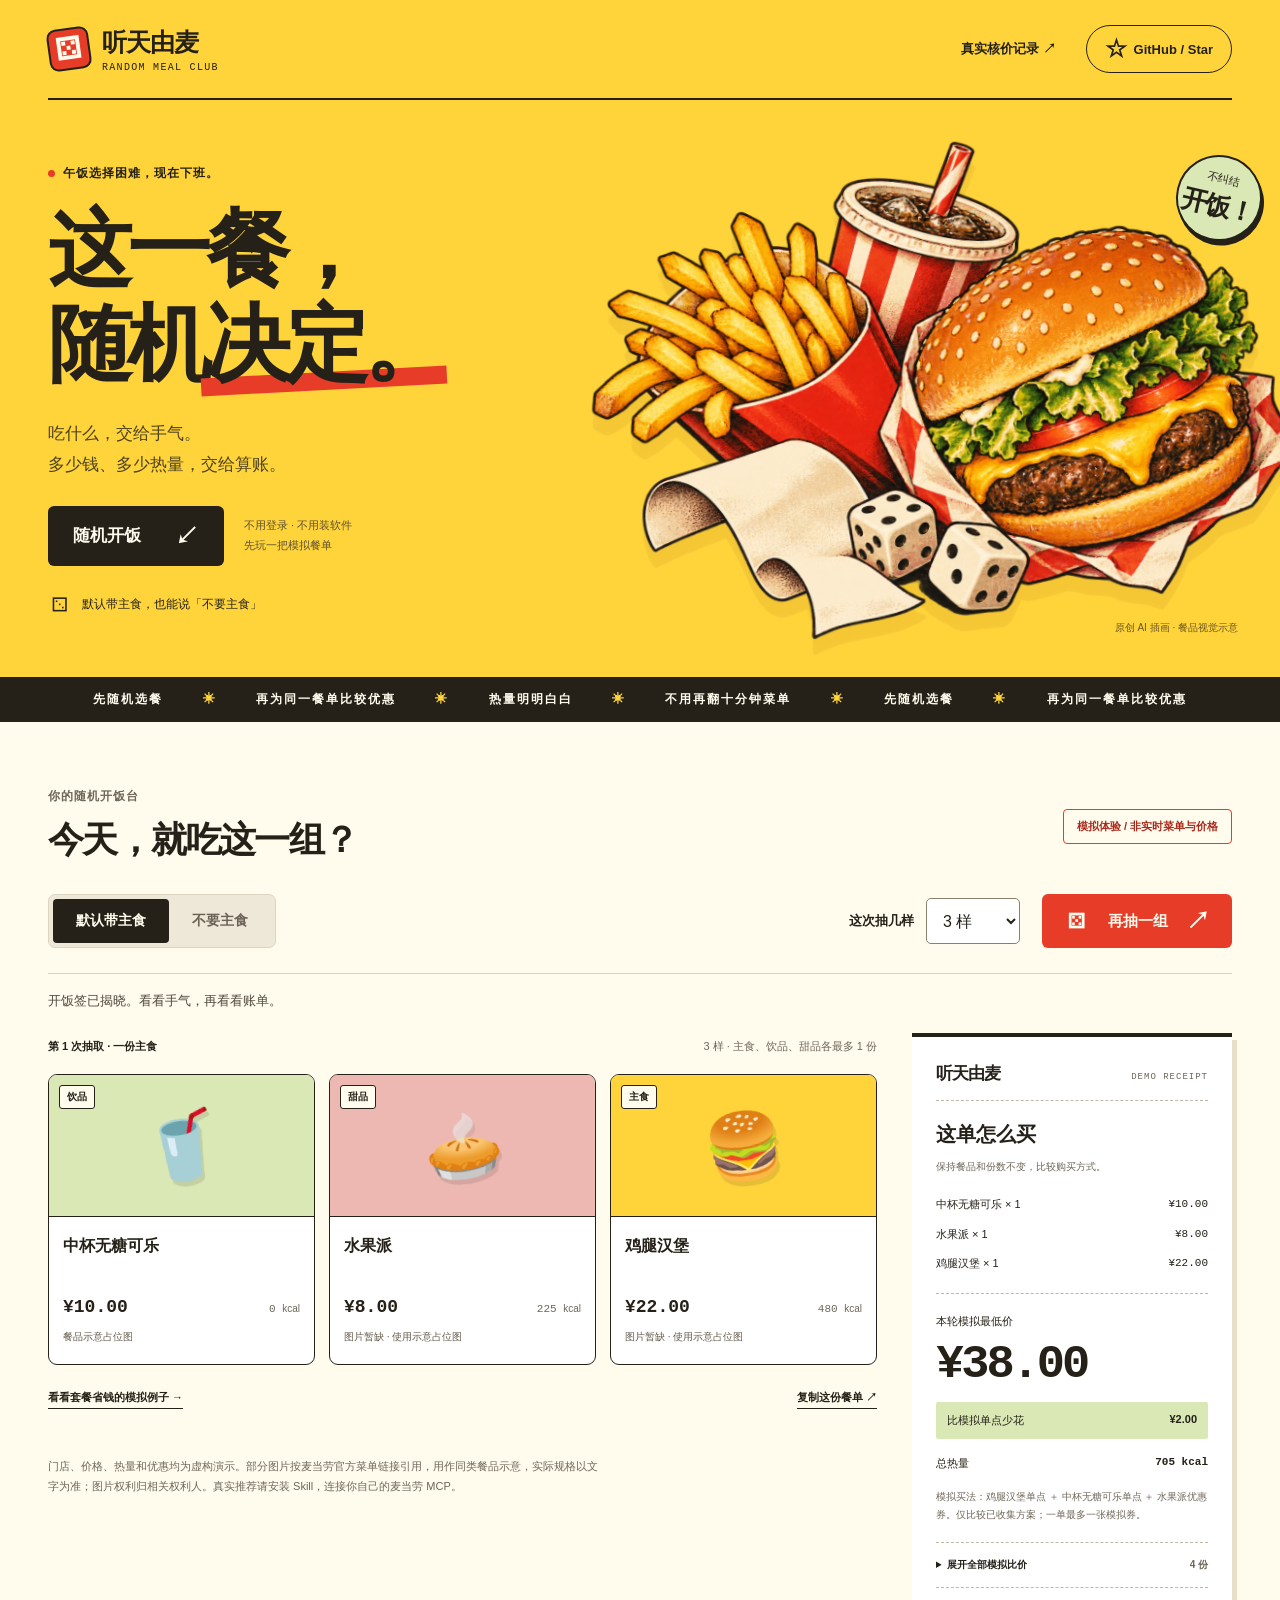
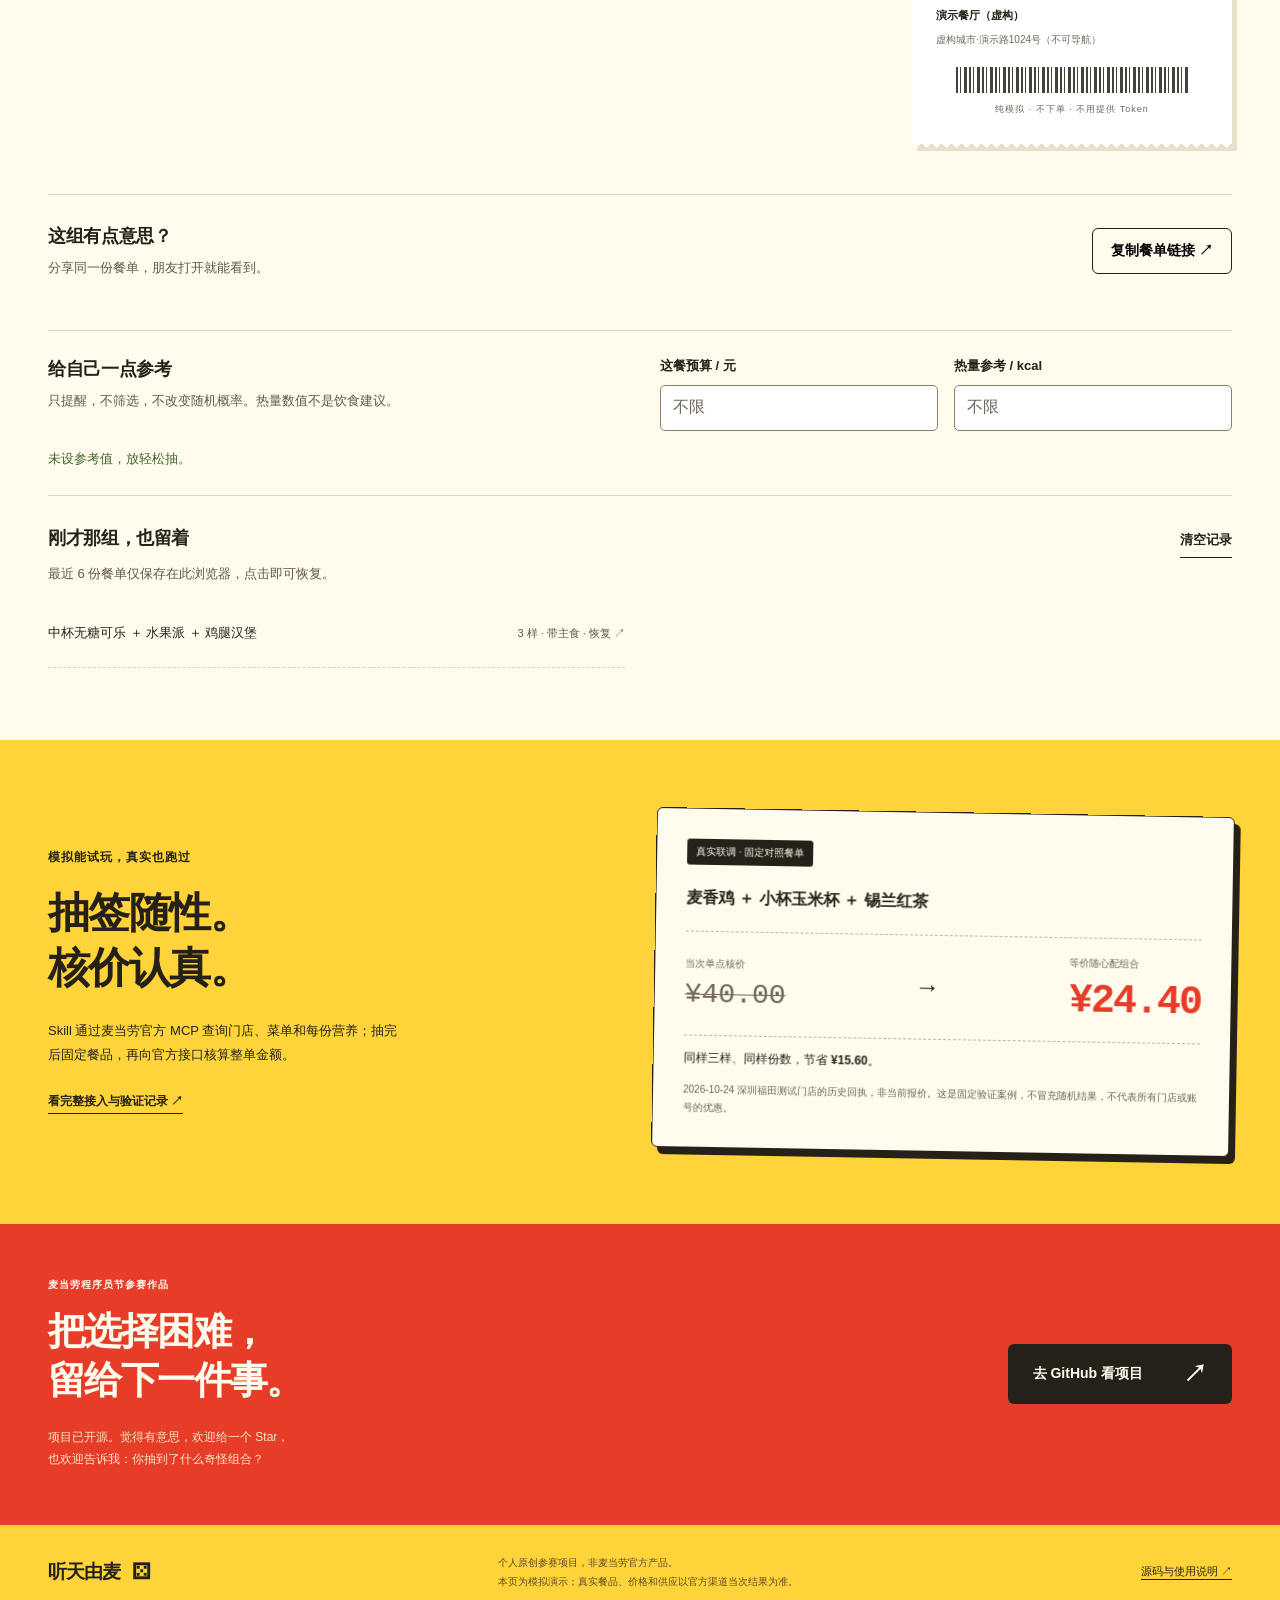
==== commit c8abdd69: "Limit single-person recommendations to one main dish Keep exactly one main by default, none in no-ma" ====
--- a/docs/index.html
+++ b/docs/index.html
@@ -42,7 +42,7 @@
         <div class="controls"><div class="mode-group" role="group" aria-label="主食偏好"><button id="with-main" class="mode active" aria-pressed="true">默认带主食</button><button id="without-main" class="mode" aria-pressed="false">不要主食</button></div><label class="quantity-control" for="quantity-select">这次抽几样<select id="quantity-select"><option value="1">1 样</option><option value="2">2 样</option><option value="3" selected>3 样</option><option value="4">4 样</option><option value="5">5 样</option><option value="6">6 样</option></select></label><button class="button button-red" id="draw-button"><span class="dice-icon" aria-hidden="true">⚄</span> 再抽一组 <span aria-hidden="true">↗</span></button></div>
         <p id="action-status" class="action-status" role="status" aria-live="polite">准备好了，看看今天的手气。</p>
         <div class="workspace" aria-busy="false">
-          <div class="meal-area"><div class="meal-meta"><span id="draw-status">正在准备模拟餐单</span><span id="quantity-hint">3 样 · 饮品、甜品各最多 1 份</span></div><div id="food-cards" class="food-cards" aria-live="polite" aria-atomic="true"></div><div class="meal-actions"><button id="example-button" class="text-button">看看套餐省钱的模拟例子 →</button><button id="copy-button" class="text-button">复制这份餐单 <span aria-hidden="true">↗</span></button></div><p class="copy-status" id="copy-status" role="status"></p><p class="data-note">门店、价格、热量和优惠均为虚构演示。部分图片按麦当劳官方菜单链接引用，用作同类餐品示意，实际规格以文字为准；图片权利归相关权利人。真实推荐请安装 Skill，连接你自己的麦当劳 MCP。</p></div>
+          <div class="meal-area"><div class="meal-meta"><span id="draw-status">正在准备模拟餐单</span><span id="quantity-hint">3 样 · 主食、饮品、甜品各最多 1 份</span></div><div id="food-cards" class="food-cards" aria-live="polite" aria-atomic="true"></div><div class="meal-actions"><button id="example-button" class="text-button">看看套餐省钱的模拟例子 →</button><button id="copy-button" class="text-button">复制这份餐单 <span aria-hidden="true">↗</span></button></div><p class="copy-status" id="copy-status" role="status"></p><p class="data-note">门店、价格、热量和优惠均为虚构演示。部分图片按麦当劳官方菜单链接引用，用作同类餐品示意，实际规格以文字为准；图片权利归相关权利人。真实推荐请安装 Skill，连接你自己的麦当劳 MCP。</p></div>
           <aside class="receipt" aria-labelledby="receipt-title"><div class="receipt-heading"><span class="receipt-brand">听天由麦</span><span class="receipt-label">DEMO RECEIPT</span></div><h3 id="receipt-title">这单怎么买</h3><p class="receipt-caption">保持餐品和份数不变，比较购买方式。</p><div id="receipt-lines"></div><div class="receipt-total"><span>本轮模拟最低价</span><strong id="best-price">—</strong></div><div class="receipt-saving"><span>比模拟单点少花</span><b id="saving">—</b></div><div class="receipt-energy"><span>总热量</span><b id="total-kcal">—</b></div><p id="best-label" class="best-label"></p><details id="quote-details"><summary>展开全部模拟比价 <span id="quote-count"></span></summary><div id="quote-list"></div></details><div class="receipt-store"><b id="store-name"></b><span id="store-address"></span></div><div class="barcode" aria-hidden="true"></div><p class="receipt-foot">纯模拟 · 不下单 · 不用提供 Token</p></aside>
         </div>
         <div class="result-tools">
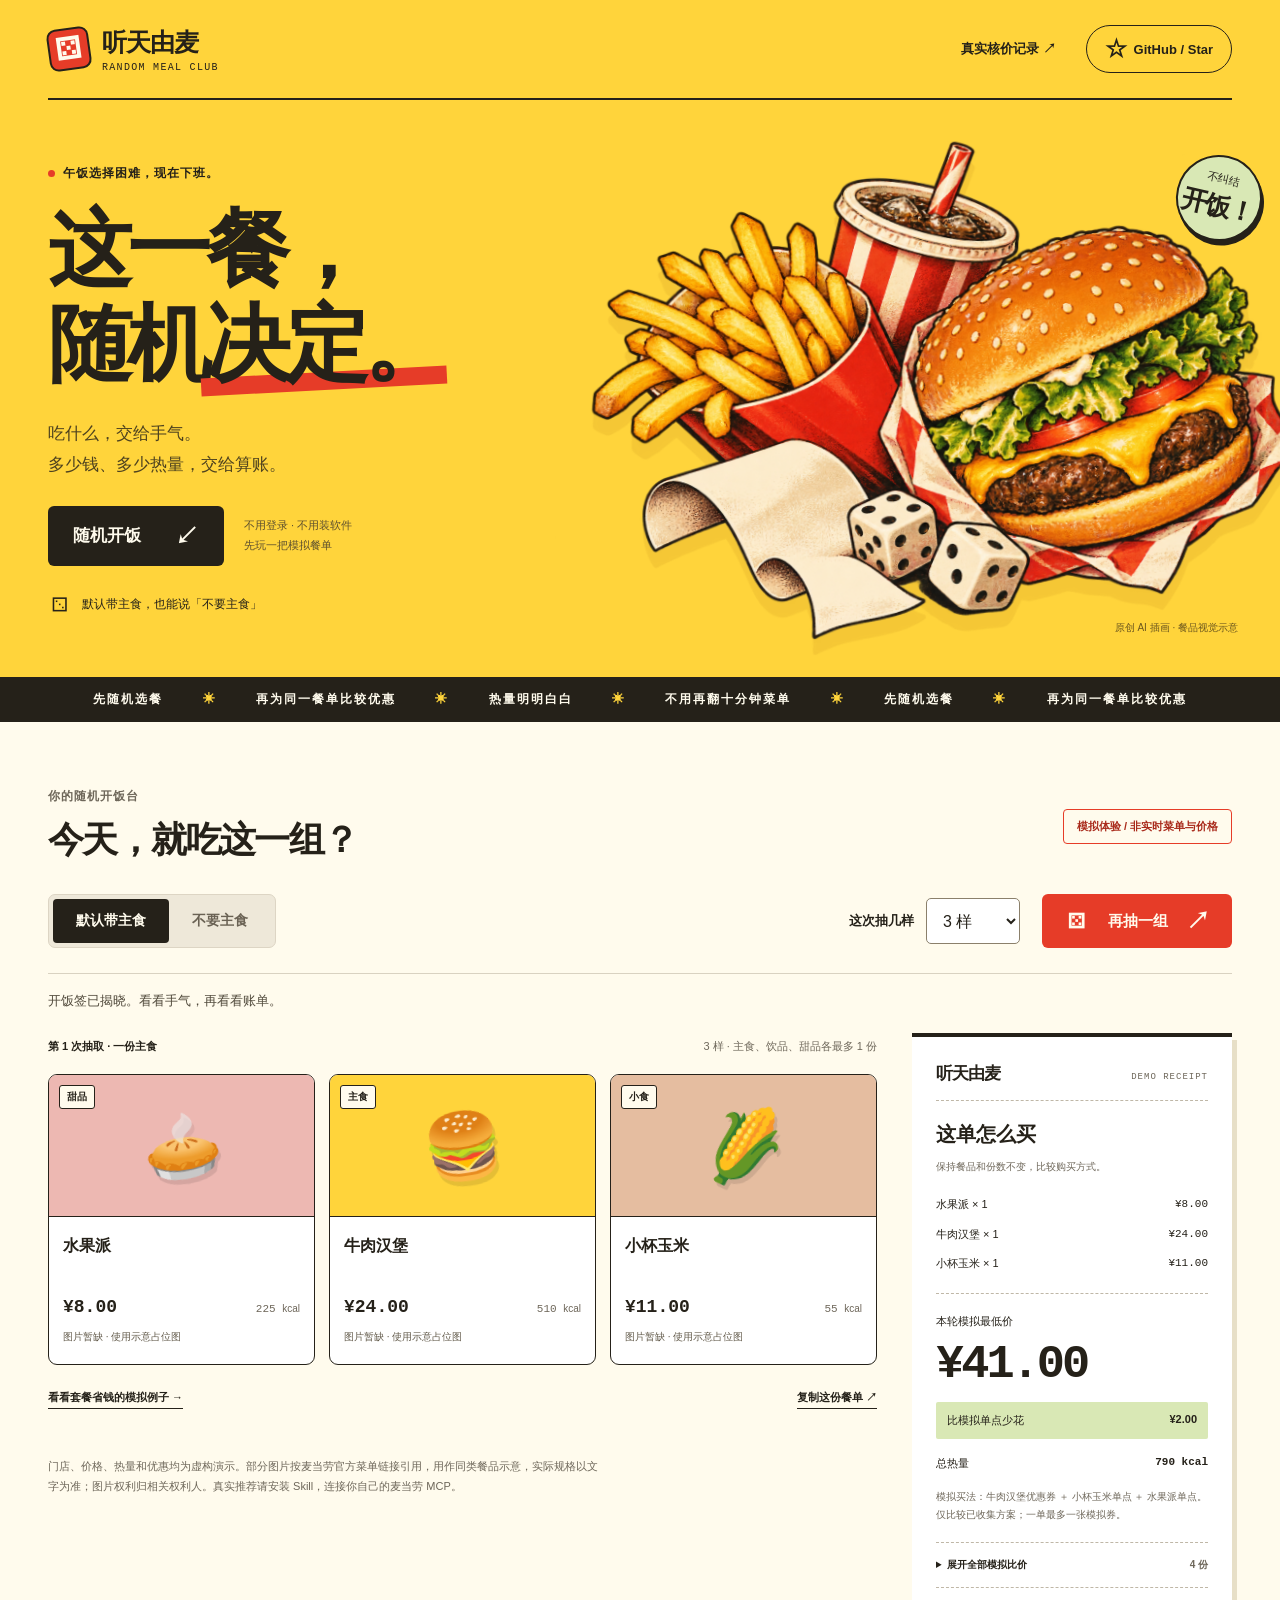
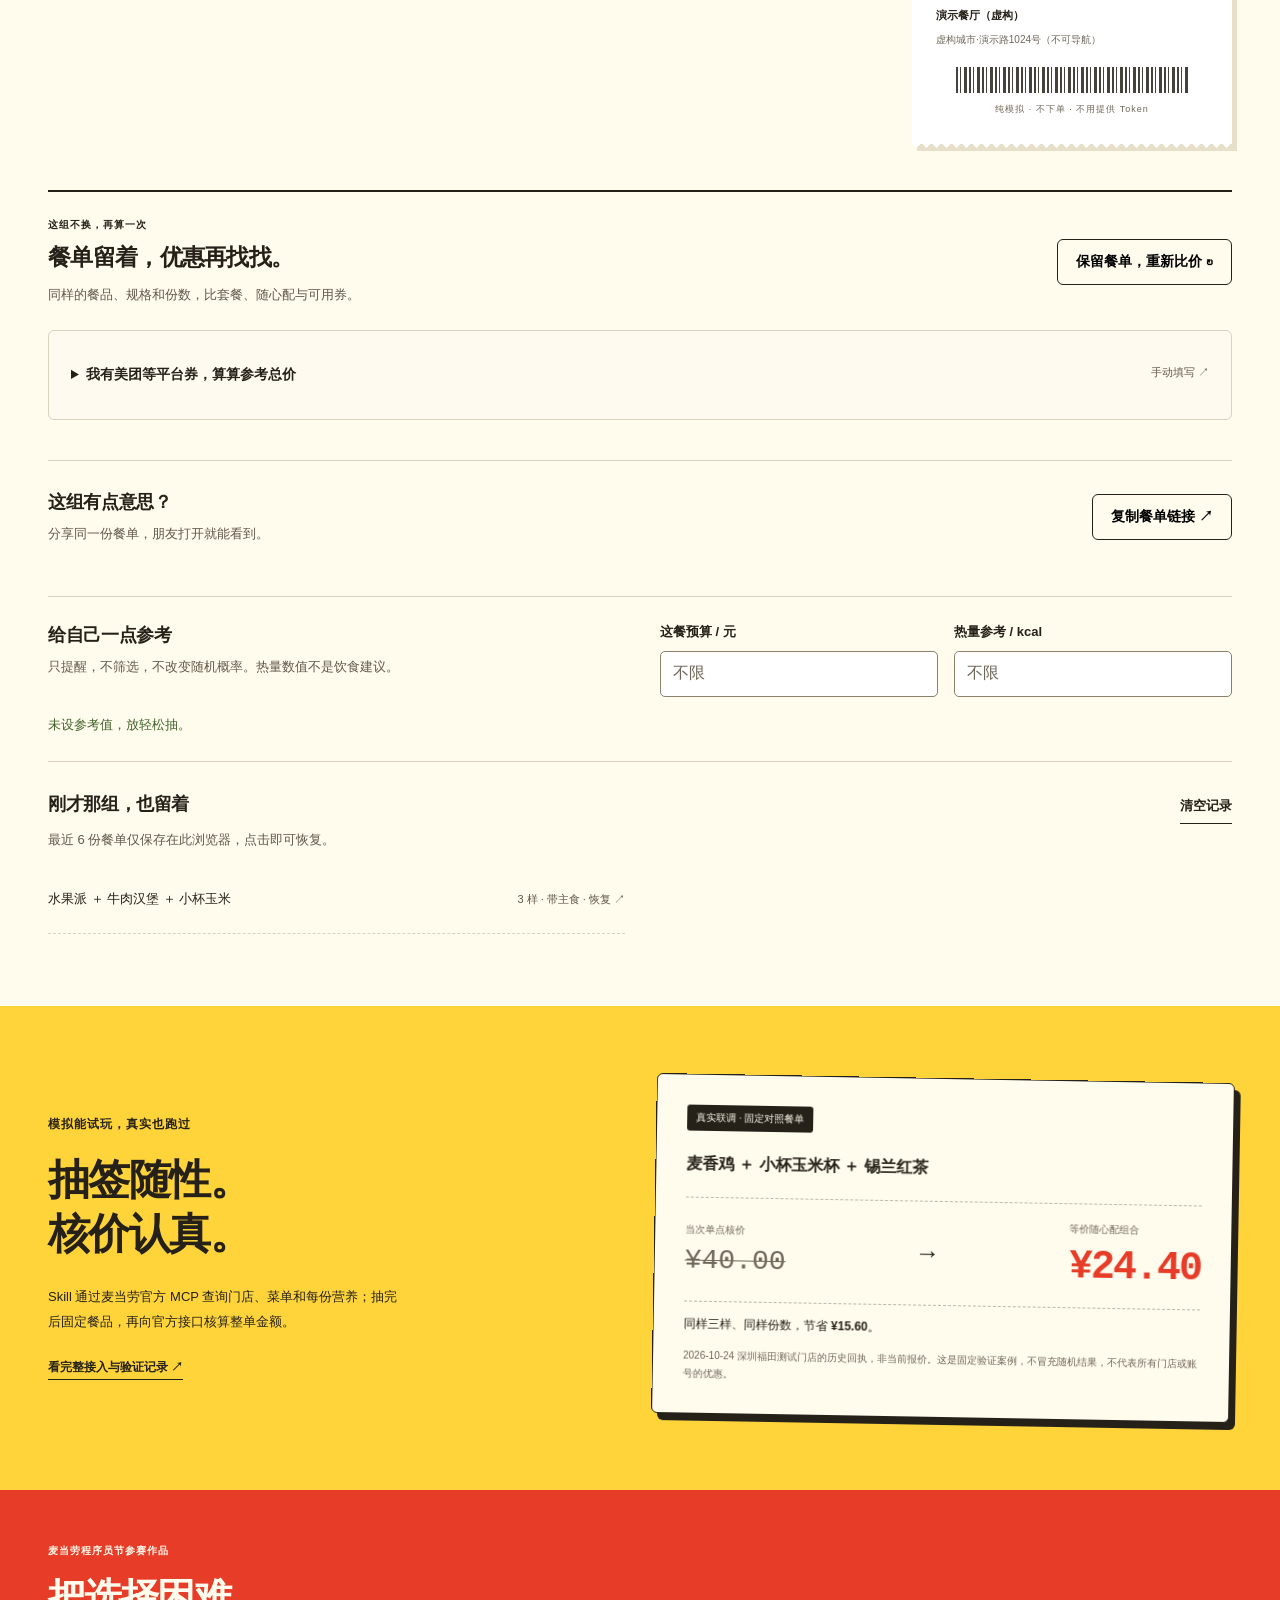
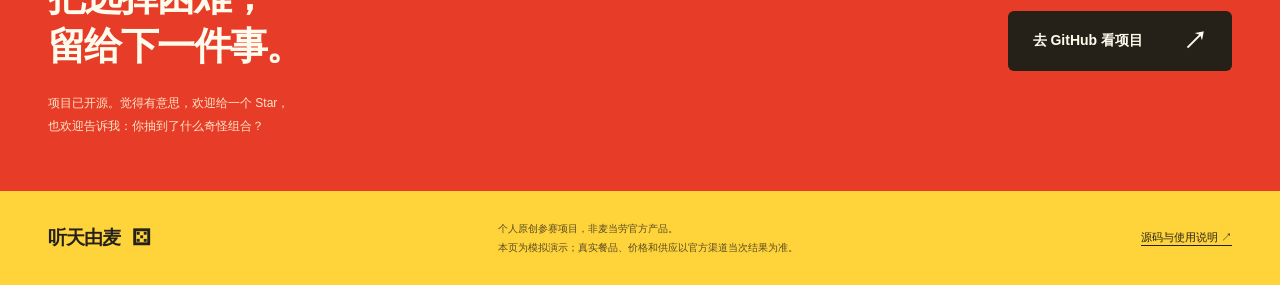
==== commit 846545fc: "Add fixed-basket repricing and voucher reference controls to the demo Keep demo basket prices separa" ====
--- a/docs/index.html
+++ b/docs/index.html
@@ -12,8 +12,10 @@
   <title>听天由麦｜这一餐，随机决定。</title>
   <link rel="icon" href="data:image/svg+xml,%3Csvg xmlns='http://www.w3.org/2000/svg' viewBox='0 0 64 64'%3E%3Crect width='64' height='64' rx='14' fill='%23ffd43b'/%3E%3Crect x='11' y='11' width='42' height='42' rx='8' fill='%23e63c28'/%3E%3Cg fill='%23fff8df'%3E%3Ccircle cx='23' cy='23' r='4'/%3E%3Ccircle cx='41' cy='41' r='4'/%3E%3Ccircle cx='32' cy='32' r='4'/%3E%3C/g%3E%3C/svg%3E">
   <link rel="stylesheet" href="styles.css">
+  <link rel="stylesheet" href="external.css">
   <script src="demo-data.js" defer></script>
   <script src="app.js" defer></script>
+  <script src="external.js" defer></script>
 </head>
 <body>
   <a class="skip-link" href="#try">跳到随机开饭台</a>
@@ -45,6 +47,22 @@
           <div class="meal-area"><div class="meal-meta"><span id="draw-status">正在准备模拟餐单</span><span id="quantity-hint">3 样 · 主食、饮品、甜品各最多 1 份</span></div><div id="food-cards" class="food-cards" aria-live="polite" aria-atomic="true"></div><div class="meal-actions"><button id="example-button" class="text-button">看看套餐省钱的模拟例子 →</button><button id="copy-button" class="text-button">复制这份餐单 <span aria-hidden="true">↗</span></button></div><p class="copy-status" id="copy-status" role="status"></p><p class="data-note">门店、价格、热量和优惠均为虚构演示。部分图片按麦当劳官方菜单链接引用，用作同类餐品示意，实际规格以文字为准；图片权利归相关权利人。真实推荐请安装 Skill，连接你自己的麦当劳 MCP。</p></div>
           <aside class="receipt" aria-labelledby="receipt-title"><div class="receipt-heading"><span class="receipt-brand">听天由麦</span><span class="receipt-label">DEMO RECEIPT</span></div><h3 id="receipt-title">这单怎么买</h3><p class="receipt-caption">保持餐品和份数不变，比较购买方式。</p><div id="receipt-lines"></div><div class="receipt-total"><span>本轮模拟最低价</span><strong id="best-price">—</strong></div><div class="receipt-saving"><span>比模拟单点少花</span><b id="saving">—</b></div><div class="receipt-energy"><span>总热量</span><b id="total-kcal">—</b></div><p id="best-label" class="best-label"></p><details id="quote-details"><summary>展开全部模拟比价 <span id="quote-count"></span></summary><div id="quote-list"></div></details><div class="receipt-store"><b id="store-name"></b><span id="store-address"></span></div><div class="barcode" aria-hidden="true"></div><p class="receipt-foot">纯模拟 · 不下单 · 不用提供 Token</p></aside>
         </div>
+        <section class="price-lab" aria-labelledby="price-lab-title">
+          <div class="reprice-row"><div><p class="eyebrow">这组不换，再算一次</p><h3 id="price-lab-title">餐单留着，优惠再找找。</h3><p>同样的餐品、规格和份数，比套餐、随心配与可用券。</p></div><button class="utility-button" id="reprice-button">保留餐单，重新比价 ↻</button></div>
+          <details class="external-panel" id="external-panel"><summary>我有美团等平台券，算算参考总价 <span>手动填写 ↗</span></summary>
+            <form id="external-form">
+              <p id="external-hint" class="external-hint">13 元来自用户提供的随心配参考价，未经平台核实。请按券面勾选实际包含的同规格餐品；不能默认任意两样适用。网页余餐价格仍是虚构模拟。</p>
+              <div class="external-fields"><label for="external-platform">券的平台<select id="external-platform"><option>美团</option><option>抖音</option><option>其他平台</option></select></label><label for="external-price">购券价 / 元<input id="external-price" type="number" min="0" max="10000" step="0.01" value="13.00" required inputmode="decimal" aria-describedby="external-hint"></label><label for="external-extra">全部补差及费用 / 元<input id="external-extra" type="number" min="0" max="10000" step="0.01" value="0.00" required inputmode="decimal"></label></div>
+              <fieldset class="external-covers"><legend>这张券能覆盖餐单中的哪些餐品？</legend><div id="external-items"></div></fieldset>
+              <label class="external-notes" for="external-conditions">券面条件备注<input id="external-conditions" maxlength="300" placeholder="例如：适用门店、时段、规格、限购和补差条件"></label>
+              <label class="external-confirm"><input id="external-confirm" type="checkbox">我已自行核对门店、有效期、规格、限购和全部费用</label>
+              <button class="utility-button" type="submit">计算这张券的参考总价 →</button>
+              <p id="external-status" class="external-status" role="status" aria-live="polite">还没选覆盖餐品，暂不计算。</p>
+              <div id="external-result" class="external-result" hidden></div>
+              <p class="external-hint">参考合计＝购券价＋补差/费用＋余餐重新比价。外部券需独立购买和核销，此金额不是官方整单实付，不自动购券、领券或叠加多张外部券。</p>
+            </form>
+          </details>
+        </section>
         <div class="result-tools">
           <div class="share-row"><div><h3>这组有点意思？</h3><p>分享同一份餐单，朋友打开就能看到。</p></div><button class="utility-button" id="share-button">复制餐单链接 ↗</button></div>
           <p id="share-status" class="copy-status" role="status"></p>
--- a/docs/external.css
+++ b/docs/external.css
@@ -0,0 +1,5 @@
+.price-lab{margin-top:36px;padding:26px 0 0;border-top:2px solid var(--ink)}
+.reprice-row{display:flex;align-items:center;justify-content:space-between;gap:26px}.reprice-row .eyebrow{font-size:10px;margin:0 0 10px}.reprice-row h3{font-size:23px;margin:0 0 10px;letter-spacing:-.03em}.reprice-row p:last-child{font-size:13px;line-height:1.8;margin:0;color:#615949}.reprice-row button{flex-shrink:0}
+.external-panel{margin-top:24px;border:1px solid var(--line);border-radius:6px;background:#fffaf0}.external-panel summary{padding:19px 22px;cursor:pointer;font-size:14px;font-weight:700;line-height:1.7}.external-panel summary span{font-size:11px;font-weight:400;margin-left:12px;color:#615949}.external-panel form{padding:0 22px 20px}.external-hint{font-size:12px;line-height:1.9;color:#615949;margin:0 0 20px;max-width:90ch}.external-hint:last-child{margin:18px 0 0}
+.external-fields{display:grid;grid-template-columns:repeat(3,minmax(0,1fr));gap:20px}.external-fields label,.external-notes{font-size:13px;font-weight:700;line-height:1.8;display:block}.external-fields input,.external-fields select,.external-notes input{display:block;width:100%;min-height:46px;margin-top:8px;padding:10px 12px;border:1px solid #8b806b;border-radius:5px;background:white;color:var(--ink);font:16px var(--body)}.external-covers{border:0;margin:22px 0 12px;padding:0;min-width:0}.external-covers legend{font-size:13px;font-weight:700;padding:0;margin-bottom:10px}.external-covers>div{display:grid;grid-template-columns:repeat(3,minmax(0,1fr));gap:8px 18px}.external-covers label,.external-confirm{display:flex;align-items:center;gap:10px;min-height:44px;font-size:13px;line-height:1.7}.external-covers input,.external-confirm input{width:18px;height:18px;accent-color:var(--red);flex-shrink:0}.external-confirm{margin:16px 0}.external-status{font-size:13px;line-height:1.8;color:#615949;margin-bottom:0}.external-result{margin-top:16px;border-left:4px solid var(--red);padding:16px 20px;background:#ffebaf}.external-result[hidden]{display:none}.external-result strong{font-size:23px;display:block}.external-result p{font-size:13px;line-height:1.9;overflow-wrap:anywhere;margin:10px 0 0}.external-panel :is(input,select,summary):focus-visible{outline:3px solid var(--red);outline-offset:3px}
+@media(max-width:740px){.reprice-row{align-items:stretch;flex-direction:column;gap:18px}.reprice-row h3{font-size:22px}.reprice-row p:last-child,.external-hint,.external-status{font-size:14px}.external-panel summary{padding:16px}.external-panel summary span{display:block;margin-left:16px}.external-panel form{padding:0 16px 18px}.external-fields{grid-template-columns:1fr 1fr;gap:18px 12px}.external-fields label:first-child{grid-column:1/-1}.external-covers>div{grid-template-columns:1fr 1fr;gap:8px 12px}.external-covers label,.external-confirm,.external-covers legend{font-size:14px}.external-panel button{width:100%}.external-result{padding:14px}.external-result strong{font-size:21px}.external-result p{font-size:14px}}
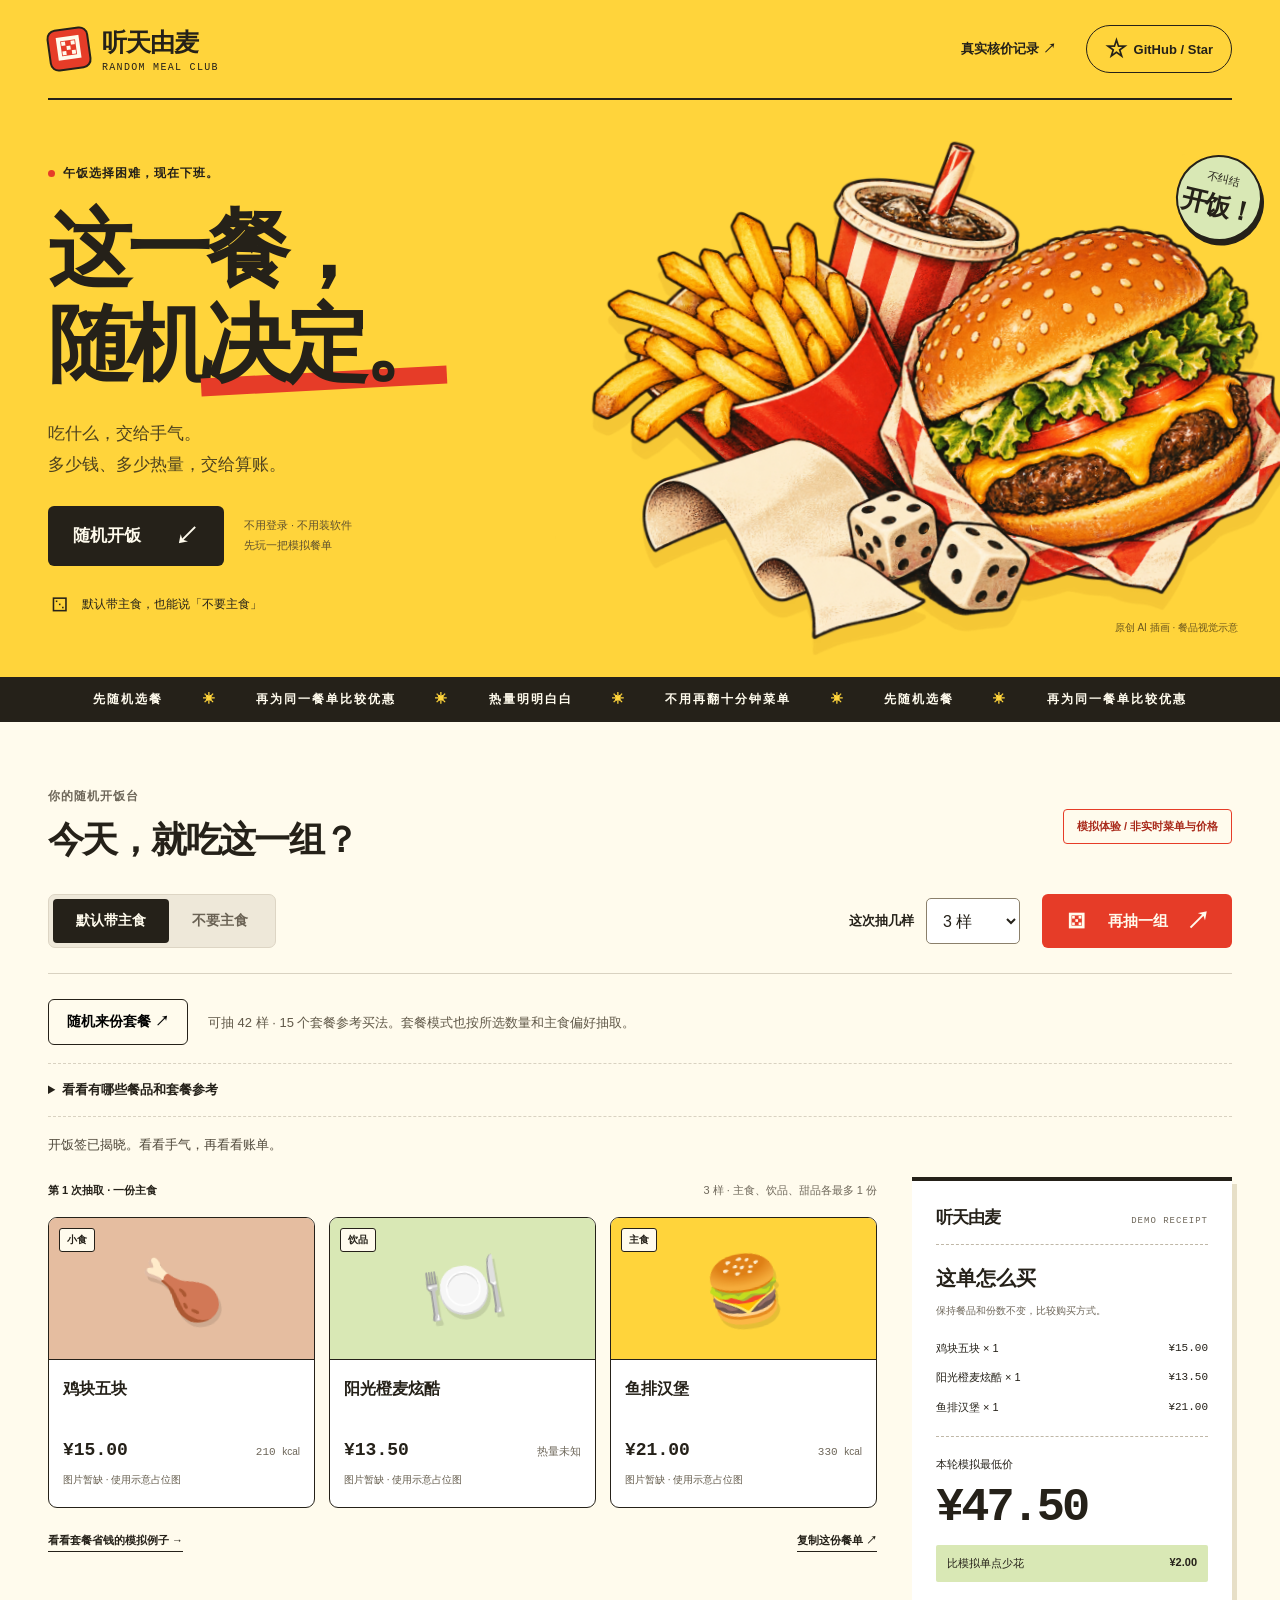
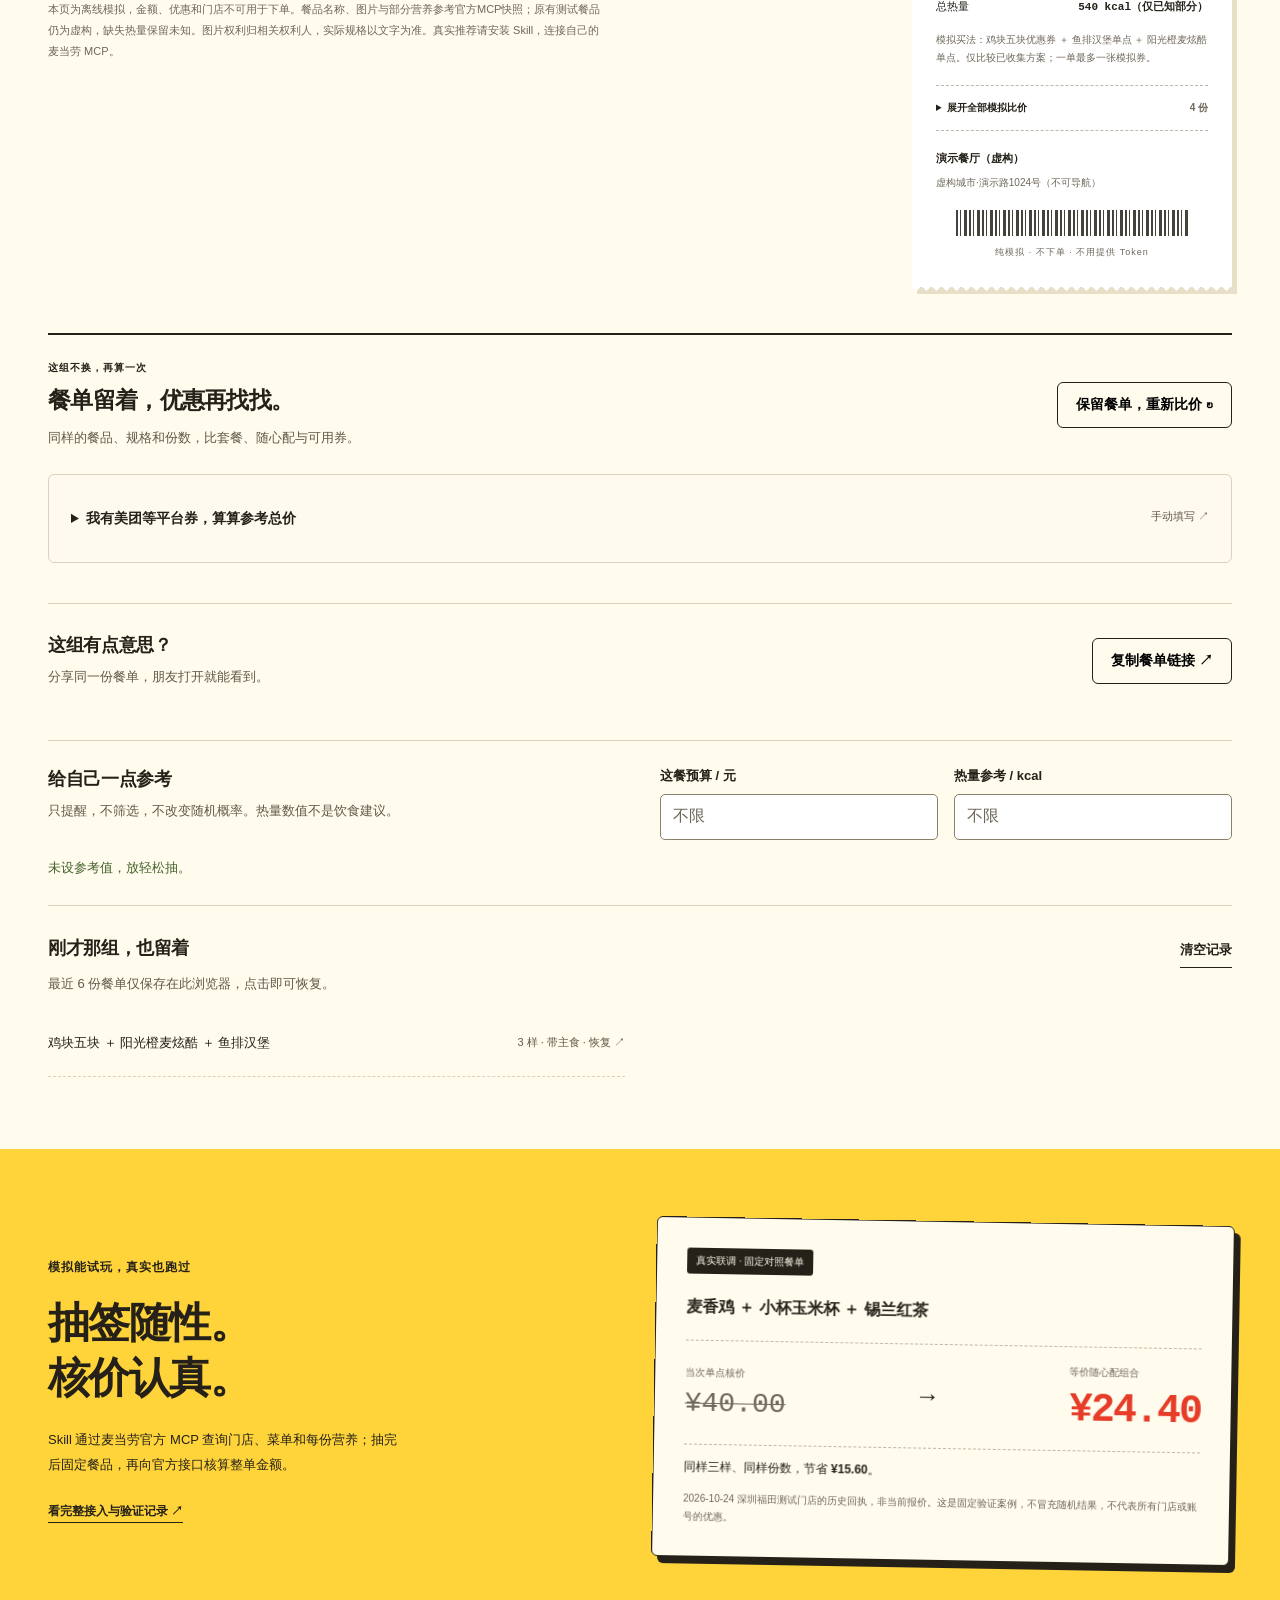
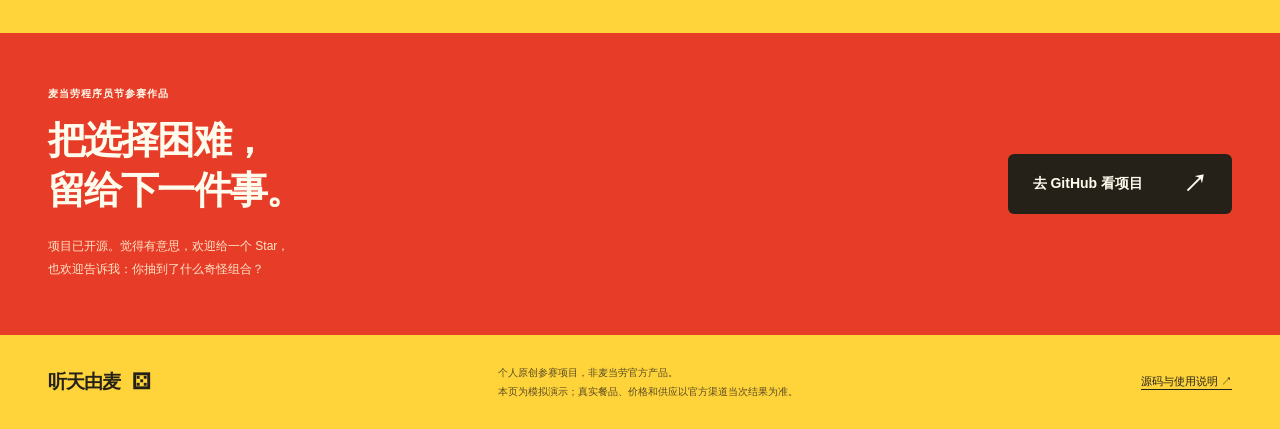
==== commit f3e627af: "Expand the demo to 42 foods and add an explicit random bundle mode Use combination weights to sample" ====
--- a/docs/index.html
+++ b/docs/index.html
@@ -42,9 +42,11 @@
       <div class="wrap">
         <div class="section-heading"><div><p class="eyebrow">你的随机开饭台</p><h2 id="demo-title">今天，就吃这一组？</h2></div><span class="demo-badge">模拟体验 / 非实时菜单与价格</span></div>
         <div class="controls"><div class="mode-group" role="group" aria-label="主食偏好"><button id="with-main" class="mode active" aria-pressed="true">默认带主食</button><button id="without-main" class="mode" aria-pressed="false">不要主食</button></div><label class="quantity-control" for="quantity-select">这次抽几样<select id="quantity-select"><option value="1">1 样</option><option value="2">2 样</option><option value="3" selected>3 样</option><option value="4">4 样</option><option value="5">5 样</option><option value="6">6 样</option></select></label><button class="button button-red" id="draw-button"><span class="dice-icon" aria-hidden="true">⚄</span> 再抽一组 <span aria-hidden="true">↗</span></button></div>
+        <div class="bundle-entry"><button class="utility-button" id="bundle-button">随机来份套餐 ↗</button><p id="catalog-note"></p></div>
+        <details class="catalog-panel"><summary>看看有哪些餐品和套餐参考</summary><p>常见参考不代表全年或所有门店供应。普通随机保持原来的等概率规则；套餐只在你选择套餐模式时限制餐单范围。</p><div id="catalog-list"></div><h3>官方套餐历史核价 · 具体搭配</h3><p>下列为深圳参考门店的历史整单回执，不是网页模拟餐单的实付承诺。更换饮品、薯条规格可能补差，真实使用须重新核价。</p><div id="bundle-reference-list"></div></details>
         <p id="action-status" class="action-status" role="status" aria-live="polite">准备好了，看看今天的手气。</p>
         <div class="workspace" aria-busy="false">
-          <div class="meal-area"><div class="meal-meta"><span id="draw-status">正在准备模拟餐单</span><span id="quantity-hint">3 样 · 主食、饮品、甜品各最多 1 份</span></div><div id="food-cards" class="food-cards" aria-live="polite" aria-atomic="true"></div><div class="meal-actions"><button id="example-button" class="text-button">看看套餐省钱的模拟例子 →</button><button id="copy-button" class="text-button">复制这份餐单 <span aria-hidden="true">↗</span></button></div><p class="copy-status" id="copy-status" role="status"></p><p class="data-note">门店、价格、热量和优惠均为虚构演示。部分图片按麦当劳官方菜单链接引用，用作同类餐品示意，实际规格以文字为准；图片权利归相关权利人。真实推荐请安装 Skill，连接你自己的麦当劳 MCP。</p></div>
+          <div class="meal-area"><div class="meal-meta"><span id="draw-status">正在准备模拟餐单</span><span id="quantity-hint">3 样 · 主食、饮品、甜品各最多 1 份</span></div><div id="food-cards" class="food-cards" aria-live="polite" aria-atomic="true"></div><div class="meal-actions"><button id="example-button" class="text-button">看看套餐省钱的模拟例子 →</button><button id="copy-button" class="text-button">复制这份餐单 <span aria-hidden="true">↗</span></button></div><p class="copy-status" id="copy-status" role="status"></p><p class="data-note">本页为离线模拟，金额、优惠和门店不可用于下单。餐品名称、图片与部分营养参考官方MCP快照；原有测试餐品仍为虚构，缺失热量保留未知。图片权利归相关权利人，实际规格以文字为准。真实推荐请安装 Skill，连接自己的麦当劳 MCP。</p></div>
           <aside class="receipt" aria-labelledby="receipt-title"><div class="receipt-heading"><span class="receipt-brand">听天由麦</span><span class="receipt-label">DEMO RECEIPT</span></div><h3 id="receipt-title">这单怎么买</h3><p class="receipt-caption">保持餐品和份数不变，比较购买方式。</p><div id="receipt-lines"></div><div class="receipt-total"><span>本轮模拟最低价</span><strong id="best-price">—</strong></div><div class="receipt-saving"><span>比模拟单点少花</span><b id="saving">—</b></div><div class="receipt-energy"><span>总热量</span><b id="total-kcal">—</b></div><p id="best-label" class="best-label"></p><details id="quote-details"><summary>展开全部模拟比价 <span id="quote-count"></span></summary><div id="quote-list"></div></details><div class="receipt-store"><b id="store-name"></b><span id="store-address"></span></div><div class="barcode" aria-hidden="true"></div><p class="receipt-foot">纯模拟 · 不下单 · 不用提供 Token</p></aside>
         </div>
         <section class="price-lab" aria-labelledby="price-lab-title">
--- a/docs/styles.css
+++ b/docs/styles.css
@@ -5,6 +5,7 @@
 @media(max-width:1000px){.workspace{grid-template-columns:minmax(0,1fr) 290px;gap:22px}.wrap{width:calc(100% - 44px)}.hero{grid-template-columns:1fr 1fr}.hero-art{margin:0 -8px 0 -30px}.hero-art img{width:100%}.art-stamp{right:0;top:20px}.food-visual{height:118px}.food-visual>span{font-size:50px}.food-info{padding:14px 10px}.food-info h3{font-size:14px}.food-stats{flex-direction:column;gap:8px}.proof-section{gap:45px}.receipt{padding:22px 18px}.proof-ticket{padding:24px}}
 @media(max-width:740px){.wrap{width:calc(100% - 36px)}.topbar{height:81px}.brand{font-size:21px;gap:9px}.brand small{font-size:8px}.brand-die{width:34px;height:34px;font-size:31px}.nav-proof{display:none}nav{gap:0}.repo-link{padding:9px 12px;font-size:10px}.repo-link span{font-size:18px}.hero{display:flex;flex-direction:column;align-items:stretch;padding:36px 0 20px;min-height:0}.hero-copy{position:relative;z-index:1}.hero .eyebrow{font-size:10px;margin-bottom:18px}h1{font-size:64px;letter-spacing:-4px;line-height:1.08}.title-mark:after{height:13px;bottom:1px}.hero-description{font-size:14px;margin:20px 0;line-height:1.8}.hero-actions{gap:18px}.hero .button{font-size:15px;padding:16px 21px;gap:36px}.hero-note{font-size:10px}.hero-ticket{margin-top:20px;font-size:10px}.hero-art{height:270px;margin:-20px -12px -3px;align-self:stretch;position:relative;pointer-events:none}.hero-art img{position:absolute;width:420px;max-width:110%;right:10px;transform:rotate(-3deg)}.art-stamp{width:66px;height:66px;top:14px;right:5px;font-size:9px}.art-stamp b{font-size:20px}.hero-art>small{font-size:8px;right:0;bottom:1px}.ticker{padding:12px 0;font-size:10px;letter-spacing:1px}.ticker span{margin:0 20px}.demo-section{padding:36px 0 45px}.section-heading{align-items:flex-start;gap:16px;flex-direction:column}.section-heading .eyebrow{font-size:10px;margin-bottom:9px}h2{font-size:28px;letter-spacing:-1px}.demo-badge{font-size:10px;padding:7px 10px}.controls{gap:10px;align-items:stretch;margin-top:22px;padding-bottom:19px}.mode-group{padding:3px;flex:1}.mode{padding:10px 9px;font-size:11px;flex:1}.controls .button{padding:11px 13px;font-size:12px;gap:9px}.controls .button>span:last-child{display:none}.controls .dice-icon{font-size:22px}.workspace{grid-template-columns:1fr;gap:25px}.meal-meta{font-size:9px;gap:7px;flex-wrap:wrap;margin:0 0 13px}.food-cards{gap:9px}.food-visual{height:105px}.food-visual>span{font-size:46px}.food-kind{font-size:8px;top:7px;left:6px;padding:3px 5px}.food-info{padding:12px 9px 14px;min-height:124px}.food-info h3{font-size:12px;min-height:40px;margin-bottom:13px}.food-stats b{font-size:16px}.food-stats span{font-size:10px}.food-stats small{font-size:8px}.meal-actions{gap:10px;align-items:flex-start;margin-top:20px}.text-button{font-size:10px}.data-note{font-size:10px;margin-top:12px}.copy-status{margin-bottom:0;min-height:14px}.receipt{padding:24px 24px 28px;margin-inline:4px}.receipt-total{flex-direction:row;align-items:baseline;justify-content:space-between}.receipt-total strong{font-size:43px}.receipt-caption{font-size:11px}.receipt-energy,.receipt-saving{font-size:12px}.receipt-store b{font-size:12px}.receipt-store span{font-size:11px}.proof-section{grid-template-columns:1fr;gap:28px;padding-block:44px}.proof-copy h2{font-size:33px}.proof-copy>p:not(.eyebrow){font-size:12px;max-width:none}.proof-section .eyebrow{font-size:10px;margin-bottom:13px}.proof-ticket{padding:24px 20px;margin:0 3px 4px 0;transform:rotate(.5deg)}.price-comparison b{font-size:35px}.price-comparison div>span{font-size:25px}.proof-ticket h3{font-size:13px}.closing{padding:37px 0}.closing-inner{flex-direction:column;align-items:flex-start;gap:24px}.closing h2{font-size:30px}.closing .button{font-size:13px;padding:15px 20px}.footer{padding-block:26px;flex-wrap:wrap;gap:15px}.footer p{width:100%;order:3;font-size:9px}.footer>a:last-child{font-size:10px}.footer-brand{font-size:18px}}
 .skip-link{position:fixed;left:18px;top:12px;z-index:10;width:1px;height:1px;clip-path:inset(50%);overflow:hidden;white-space:nowrap;background:var(--ink);color:var(--paper);padding:14px 20px;border-radius:6px}.skip-link:focus-visible{clip-path:none;width:auto;height:auto;overflow:visible}
+.bundle-entry{display:flex;gap:20px;align-items:center;margin:0 0 18px}.bundle-entry p{font-size:13px;color:#615949;line-height:1.8;margin:0}.bundle-entry button{flex-shrink:0}.catalog-panel{margin:0 0 26px;border-block:1px dashed var(--line);padding:14px 0}.catalog-panel summary{font-size:13px;font-weight:700;cursor:pointer;line-height:1.8}.catalog-panel p{font-size:12px;line-height:1.9;color:#615949;max-width:90ch}.catalog-panel h3{font-size:17px;margin-top:26px}#catalog-list{white-space:pre-line;font-size:13px;line-height:1.9;overflow-wrap:anywhere}#bundle-reference-list .quote-row small{display:block;font-size:11px;line-height:1.8;font-weight:400;color:#615949;margin-top:6px}#bundle-reference-list .quote-row b{white-space:nowrap}@media(max-width:740px){.bundle-entry{flex-direction:column;align-items:stretch;gap:12px}.bundle-entry p,.catalog-panel p,.catalog-panel summary,#catalog-list{font-size:14px}#bundle-reference-list .quote-row small{font-size:12px}}
 .action-status{font-size:13px;line-height:1.7;margin:-9px 0 20px;min-height:23px;color:#514a3c}
 button:disabled{opacity:.55;cursor:not-allowed}.is-drawing #draw-button{opacity:1;cursor:wait}.is-drawing .dice-icon{display:inline-block;animation:dice-tumble .36s cubic-bezier(.16,1,.3,1) both}.is-drawing .food-visual{background:#eee8d9}.is-drawing .food-visual>span{opacity:.4;transform:rotate(7deg) scale(.92)}.food-visual{transition:background .18s}.food-visual>span{transition:opacity .18s,transform .18s}.is-drawing .receipt-total strong{opacity:.5;transition:opacity .15s}
 @keyframes dice-tumble{0%{transform:rotate(0) translateY(0)}40%{transform:rotate(165deg) translateY(-5px)}100%{transform:rotate(360deg) translateY(0)}}
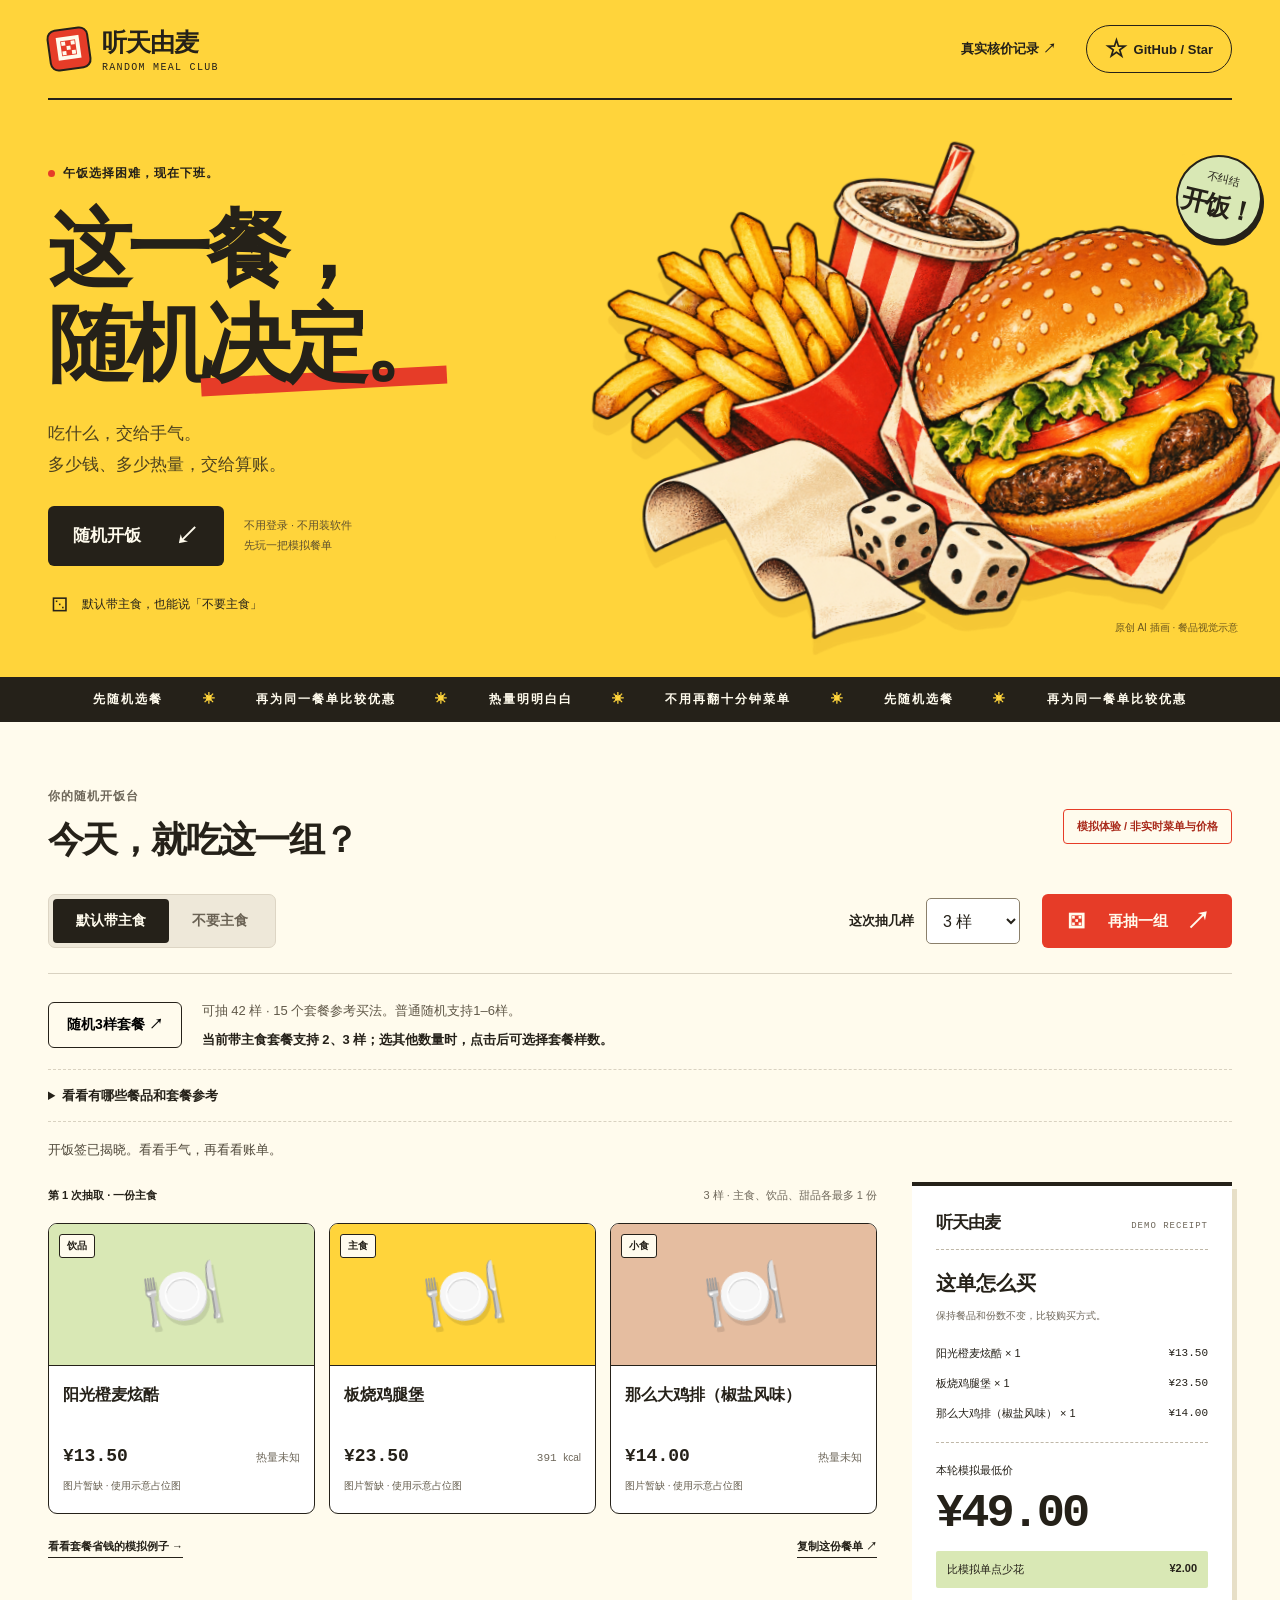
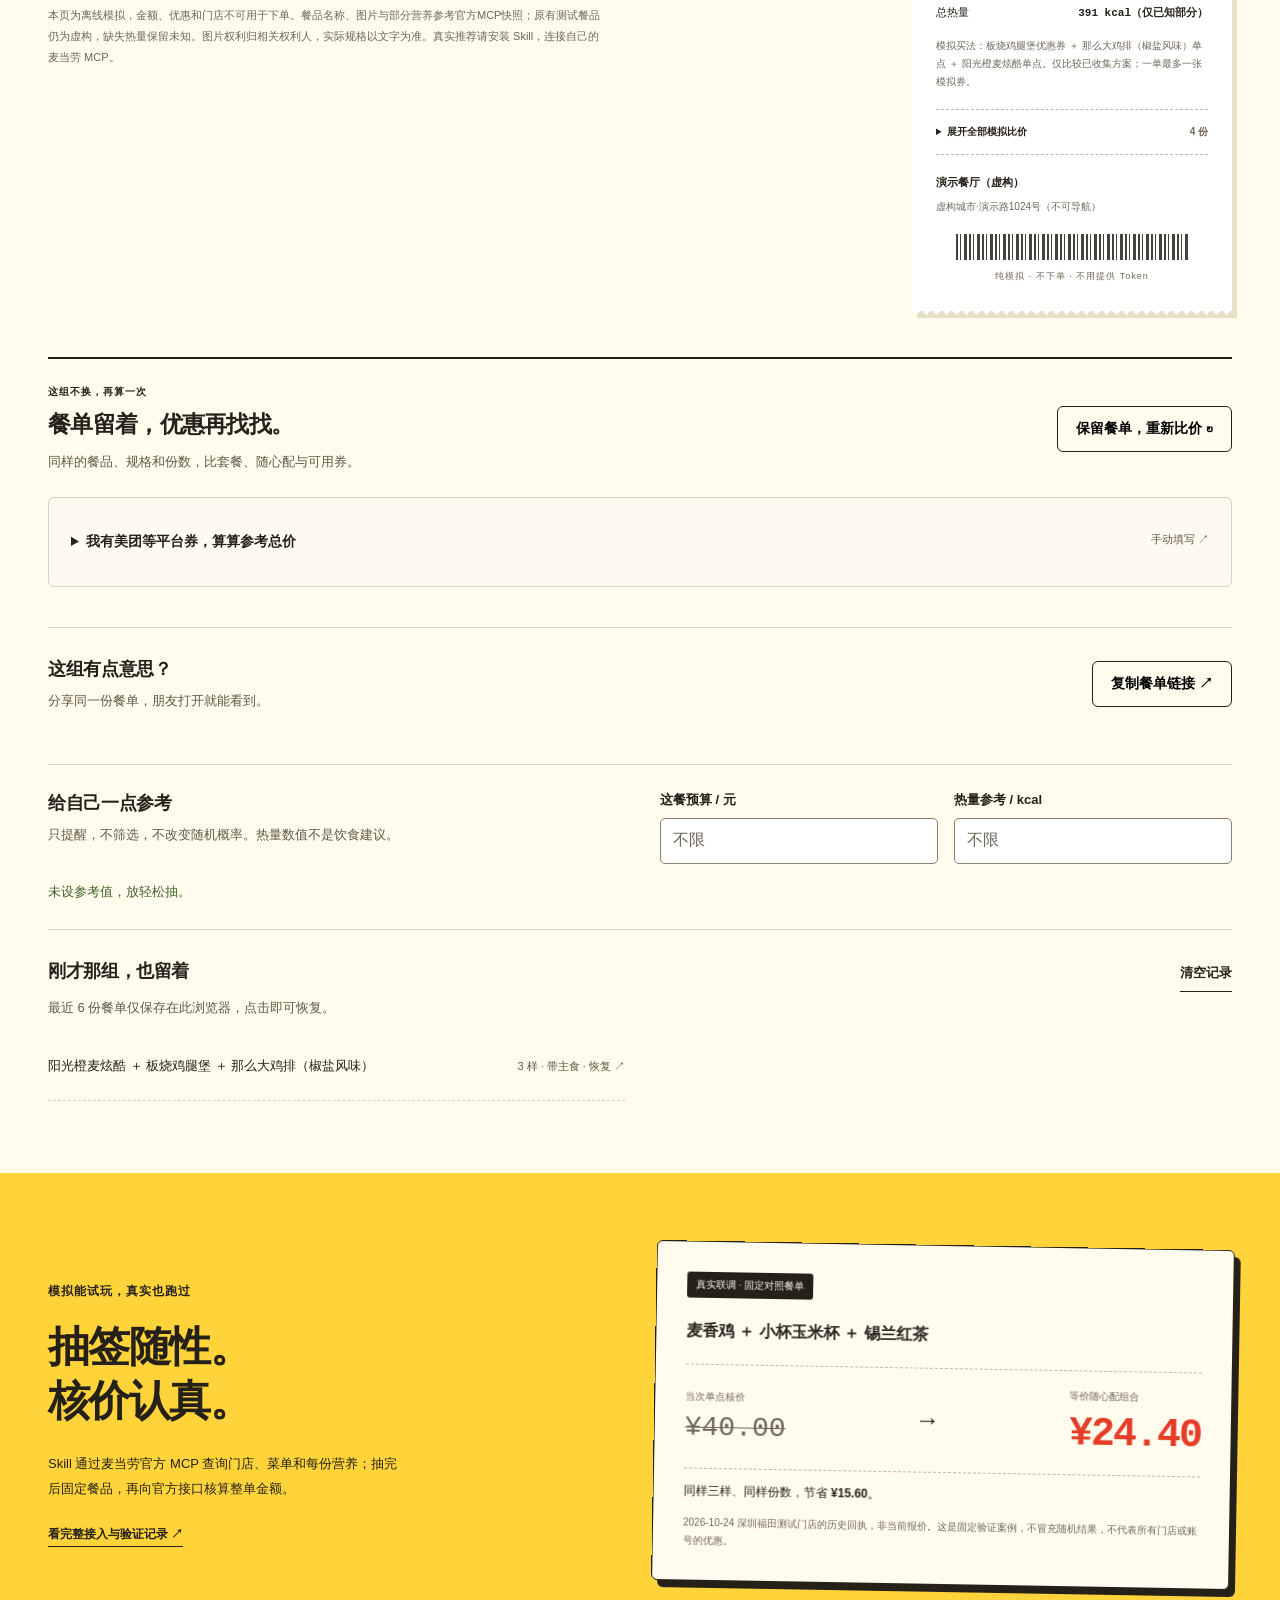
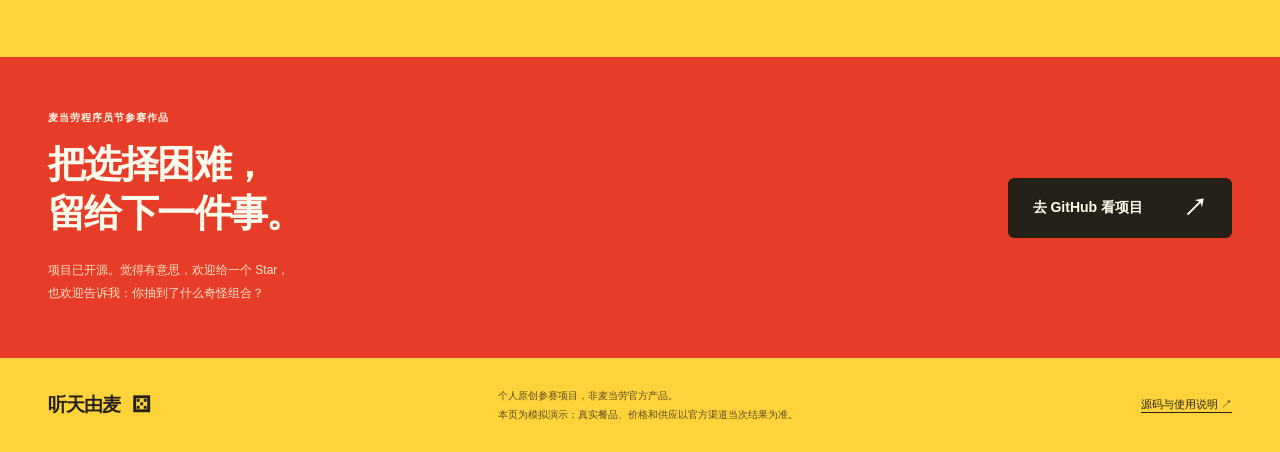
==== commit 505fd656: "Fix bundle button feedback and explicit size selection" ====
--- a/docs/index.html
+++ b/docs/index.html
@@ -42,7 +42,9 @@
       <div class="wrap">
         <div class="section-heading"><div><p class="eyebrow">你的随机开饭台</p><h2 id="demo-title">今天，就吃这一组？</h2></div><span class="demo-badge">模拟体验 / 非实时菜单与价格</span></div>
         <div class="controls"><div class="mode-group" role="group" aria-label="主食偏好"><button id="with-main" class="mode active" aria-pressed="true">默认带主食</button><button id="without-main" class="mode" aria-pressed="false">不要主食</button></div><label class="quantity-control" for="quantity-select">这次抽几样<select id="quantity-select"><option value="1">1 样</option><option value="2">2 样</option><option value="3" selected>3 样</option><option value="4">4 样</option><option value="5">5 样</option><option value="6">6 样</option></select></label><button class="button button-red" id="draw-button"><span class="dice-icon" aria-hidden="true">⚄</span> 再抽一组 <span aria-hidden="true">↗</span></button></div>
-        <div class="bundle-entry"><button class="utility-button" id="bundle-button">随机来份套餐 ↗</button><p id="catalog-note"></p></div>
+        <div class="bundle-entry"><button class="utility-button" id="bundle-button" aria-controls="bundle-picker" aria-expanded="false" aria-describedby="bundle-size-hint">随机3样套餐 ↗</button><div><p id="catalog-note"></p><p id="bundle-size-hint"></p></div></div>
+        <p id="bundle-feedback" class="bundle-feedback" role="status" aria-live="polite"></p>
+        <div id="bundle-picker" class="bundle-picker" role="group" aria-label="选择套餐样数" hidden><button class="utility-button" data-bundle-size="2">抽2样套餐</button><button class="utility-button" data-bundle-size="3">抽3样套餐</button></div>
         <details class="catalog-panel"><summary>看看有哪些餐品和套餐参考</summary><p>常见参考不代表全年或所有门店供应。普通随机保持原来的等概率规则；套餐只在你选择套餐模式时限制餐单范围。</p><div id="catalog-list"></div><h3>官方套餐历史核价 · 具体搭配</h3><p>下列为深圳参考门店的历史整单回执，不是网页模拟餐单的实付承诺。更换饮品、薯条规格可能补差，真实使用须重新核价。</p><div id="bundle-reference-list"></div></details>
         <p id="action-status" class="action-status" role="status" aria-live="polite">准备好了，看看今天的手气。</p>
         <div class="workspace" aria-busy="false">
--- a/docs/styles.css
+++ b/docs/styles.css
@@ -7,6 +7,7 @@
 .skip-link{position:fixed;left:18px;top:12px;z-index:10;width:1px;height:1px;clip-path:inset(50%);overflow:hidden;white-space:nowrap;background:var(--ink);color:var(--paper);padding:14px 20px;border-radius:6px}.skip-link:focus-visible{clip-path:none;width:auto;height:auto;overflow:visible}
 .bundle-entry{display:flex;gap:20px;align-items:center;margin:0 0 18px}.bundle-entry p{font-size:13px;color:#615949;line-height:1.8;margin:0}.bundle-entry button{flex-shrink:0}.catalog-panel{margin:0 0 26px;border-block:1px dashed var(--line);padding:14px 0}.catalog-panel summary{font-size:13px;font-weight:700;cursor:pointer;line-height:1.8}.catalog-panel p{font-size:12px;line-height:1.9;color:#615949;max-width:90ch}.catalog-panel h3{font-size:17px;margin-top:26px}#catalog-list{white-space:pre-line;font-size:13px;line-height:1.9;overflow-wrap:anywhere}#bundle-reference-list .quote-row small{display:block;font-size:11px;line-height:1.8;font-weight:400;color:#615949;margin-top:6px}#bundle-reference-list .quote-row b{white-space:nowrap}@media(max-width:740px){.bundle-entry{flex-direction:column;align-items:stretch;gap:12px}.bundle-entry p,.catalog-panel p,.catalog-panel summary,#catalog-list{font-size:14px}#bundle-reference-list .quote-row small{font-size:12px}}
 .action-status{font-size:13px;line-height:1.7;margin:-9px 0 20px;min-height:23px;color:#514a3c}
+.bundle-entry #bundle-size-hint{margin-top:5px;font-weight:700;color:var(--ink)}.bundle-feedback{font-size:14px;line-height:1.8;margin:0 0 18px;padding:12px 16px;border-left:3px solid var(--red);background:#ffedb5}.bundle-feedback:empty{display:none}.bundle-picker{display:flex;gap:12px;margin:0 0 22px;flex-wrap:wrap}.bundle-picker[hidden]{display:none}.bundle-picker button{min-height:46px}
 button:disabled{opacity:.55;cursor:not-allowed}.is-drawing #draw-button{opacity:1;cursor:wait}.is-drawing .dice-icon{display:inline-block;animation:dice-tumble .36s cubic-bezier(.16,1,.3,1) both}.is-drawing .food-visual{background:#eee8d9}.is-drawing .food-visual>span{opacity:.4;transform:rotate(7deg) scale(.92)}.food-visual{transition:background .18s}.food-visual>span{transition:opacity .18s,transform .18s}.is-drawing .receipt-total strong{opacity:.5;transition:opacity .15s}
 @keyframes dice-tumble{0%{transform:rotate(0) translateY(0)}40%{transform:rotate(165deg) translateY(-5px)}100%{transform:rotate(360deg) translateY(0)}}
 .result-tools{margin-top:40px;border-top:1px solid var(--line);padding-top:28px}.result-tools h3{font-size:18px;line-height:1.5;margin:0 0 6px;letter-spacing:-.02em}.share-row{display:flex;align-items:center;justify-content:space-between;gap:24px}.share-row p,.reference-intro p{font-size:13px;line-height:1.8;margin:0;color:#615949;max-width:65ch}.utility-button{border:1.5px solid var(--ink);background:transparent;border-radius:6px;padding:13px 18px;font-weight:700;font-size:14px;min-height:46px}.utility-button:hover:not(:disabled){background:var(--ink);color:var(--paper)}.utility-button:active:not(:disabled){transform:translateY(1px)}.manual-copy{display:block;width:100%;height:145px;padding:14px;border:1.5px solid var(--ink);border-radius:6px;font:14px/1.7 var(--body);background:white;color:var(--ink);resize:vertical}.manual-copy[hidden]{display:none}.reference-panel{display:grid;grid-template-columns:1fr 1fr;gap:16px 40px;margin-top:24px;padding:25px 0;border-block:1px solid var(--line)}.reference-fields{display:flex;gap:16px}.reference-fields label{flex:1;min-width:0;font-size:13px;font-weight:700;line-height:1.5}.reference-fields input{display:block;width:100%;min-height:46px;margin-top:9px;padding:10px 12px;border:1px solid #8b806b;border-radius:5px;background:white;color:var(--ink);font:16px var(--mono)}.reference-fields input::placeholder{color:#6e675a}.reference-fields input:focus-visible,.manual-copy:focus-visible{outline:3px solid var(--red);outline-offset:3px}.reference-fields input[aria-invalid=true]{border-color:#a92a1b}.budget-note{grid-column:1/-1;font-size:13px;line-height:1.8;margin:0;color:#42632a}.budget-note.input-error{color:#a92a1b}.history-section{padding-top:26px}.history-heading{display:flex;justify-content:space-between;align-items:baseline;gap:20px}.history-heading .text-button{font-size:13px;min-height:36px}.storage-note,.history-empty{font-size:13px;line-height:1.8;color:#615949;margin:4px 0 14px}.history-list{display:grid;grid-template-columns:repeat(2,minmax(0,1fr));gap:0 30px}.history-entry{text-align:left;display:flex;justify-content:space-between;align-items:center;gap:16px;min-width:0;min-height:68px;padding:15px 0;background:transparent;border:0;border-bottom:1px dashed var(--line);color:var(--ink)}.history-entry>span{font-size:13px;line-height:1.7;overflow-wrap:anywhere}.history-entry small{font-size:11px;line-height:1.7;flex-shrink:0;color:#615949}.history-entry:hover:not(:disabled)>span{text-decoration:underline;text-underline-offset:4px}.history-empty{grid-column:1/-1;padding:12px 0;margin:0}
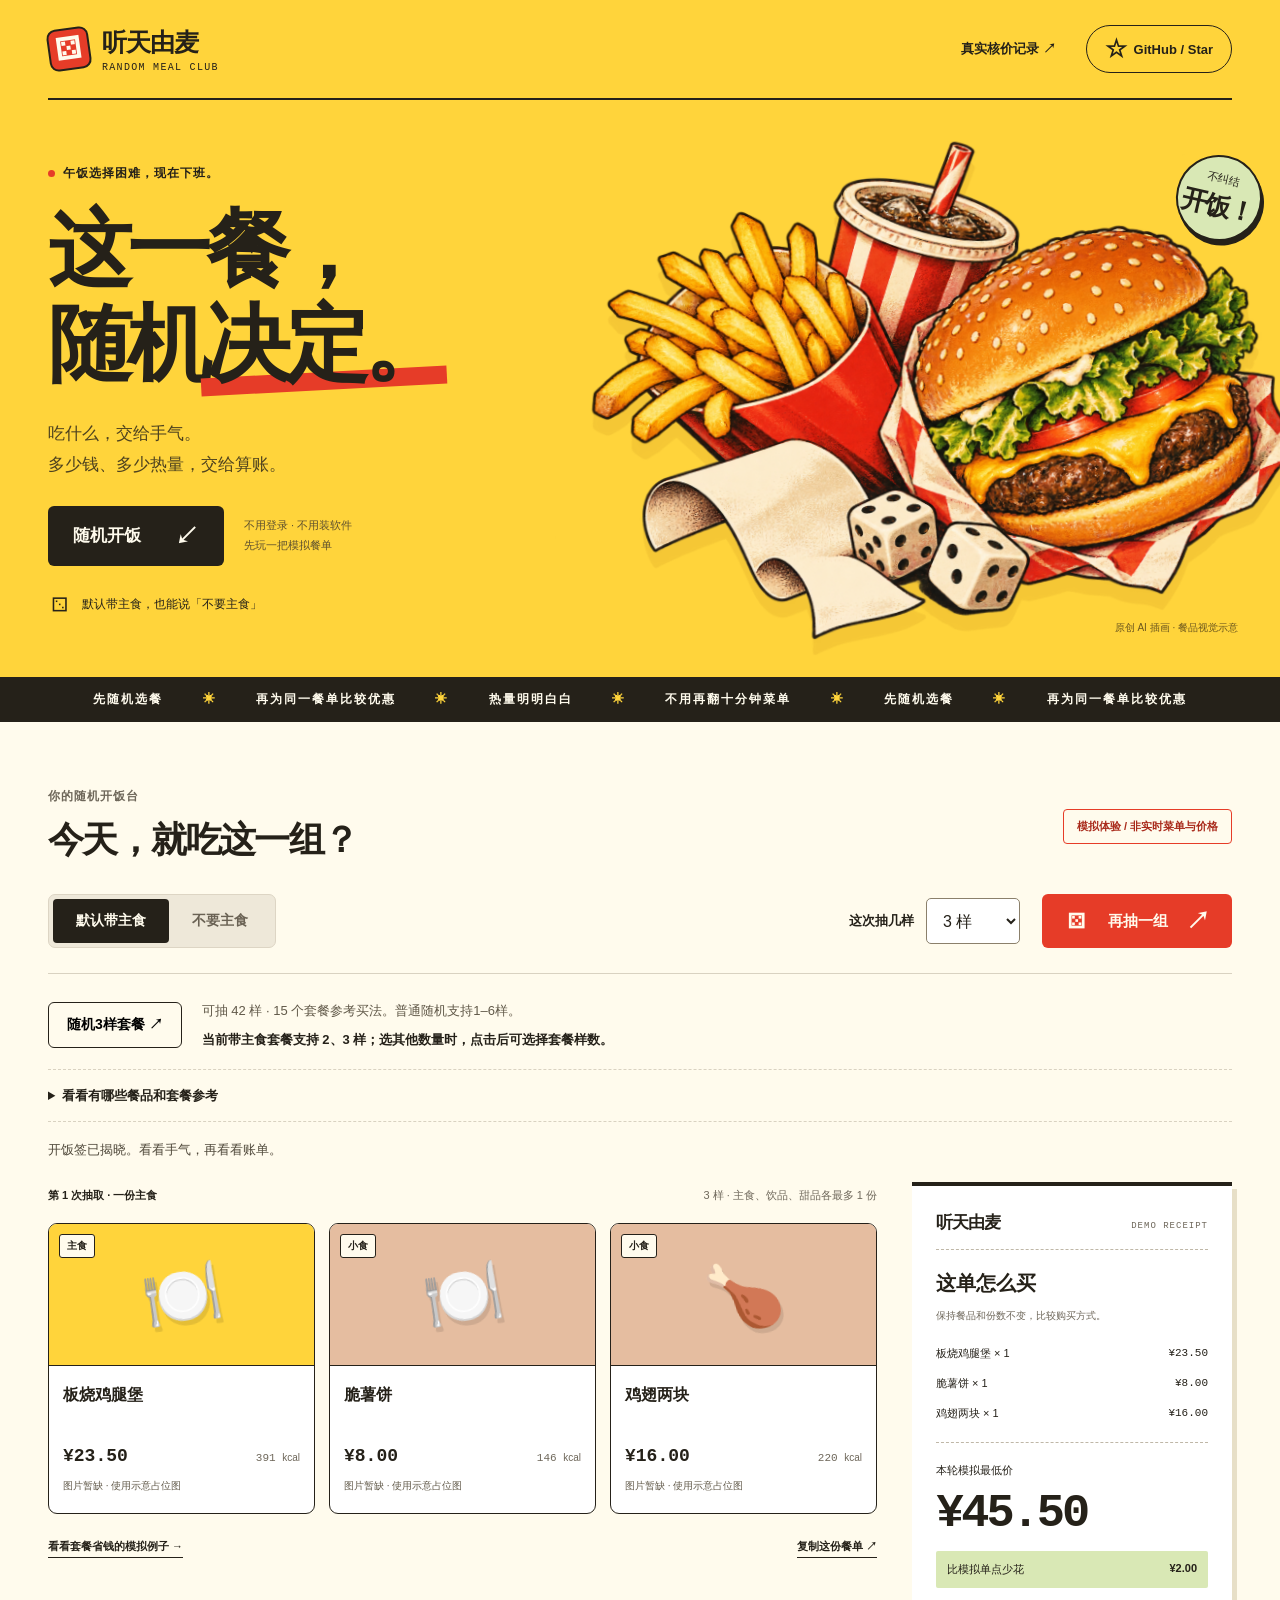
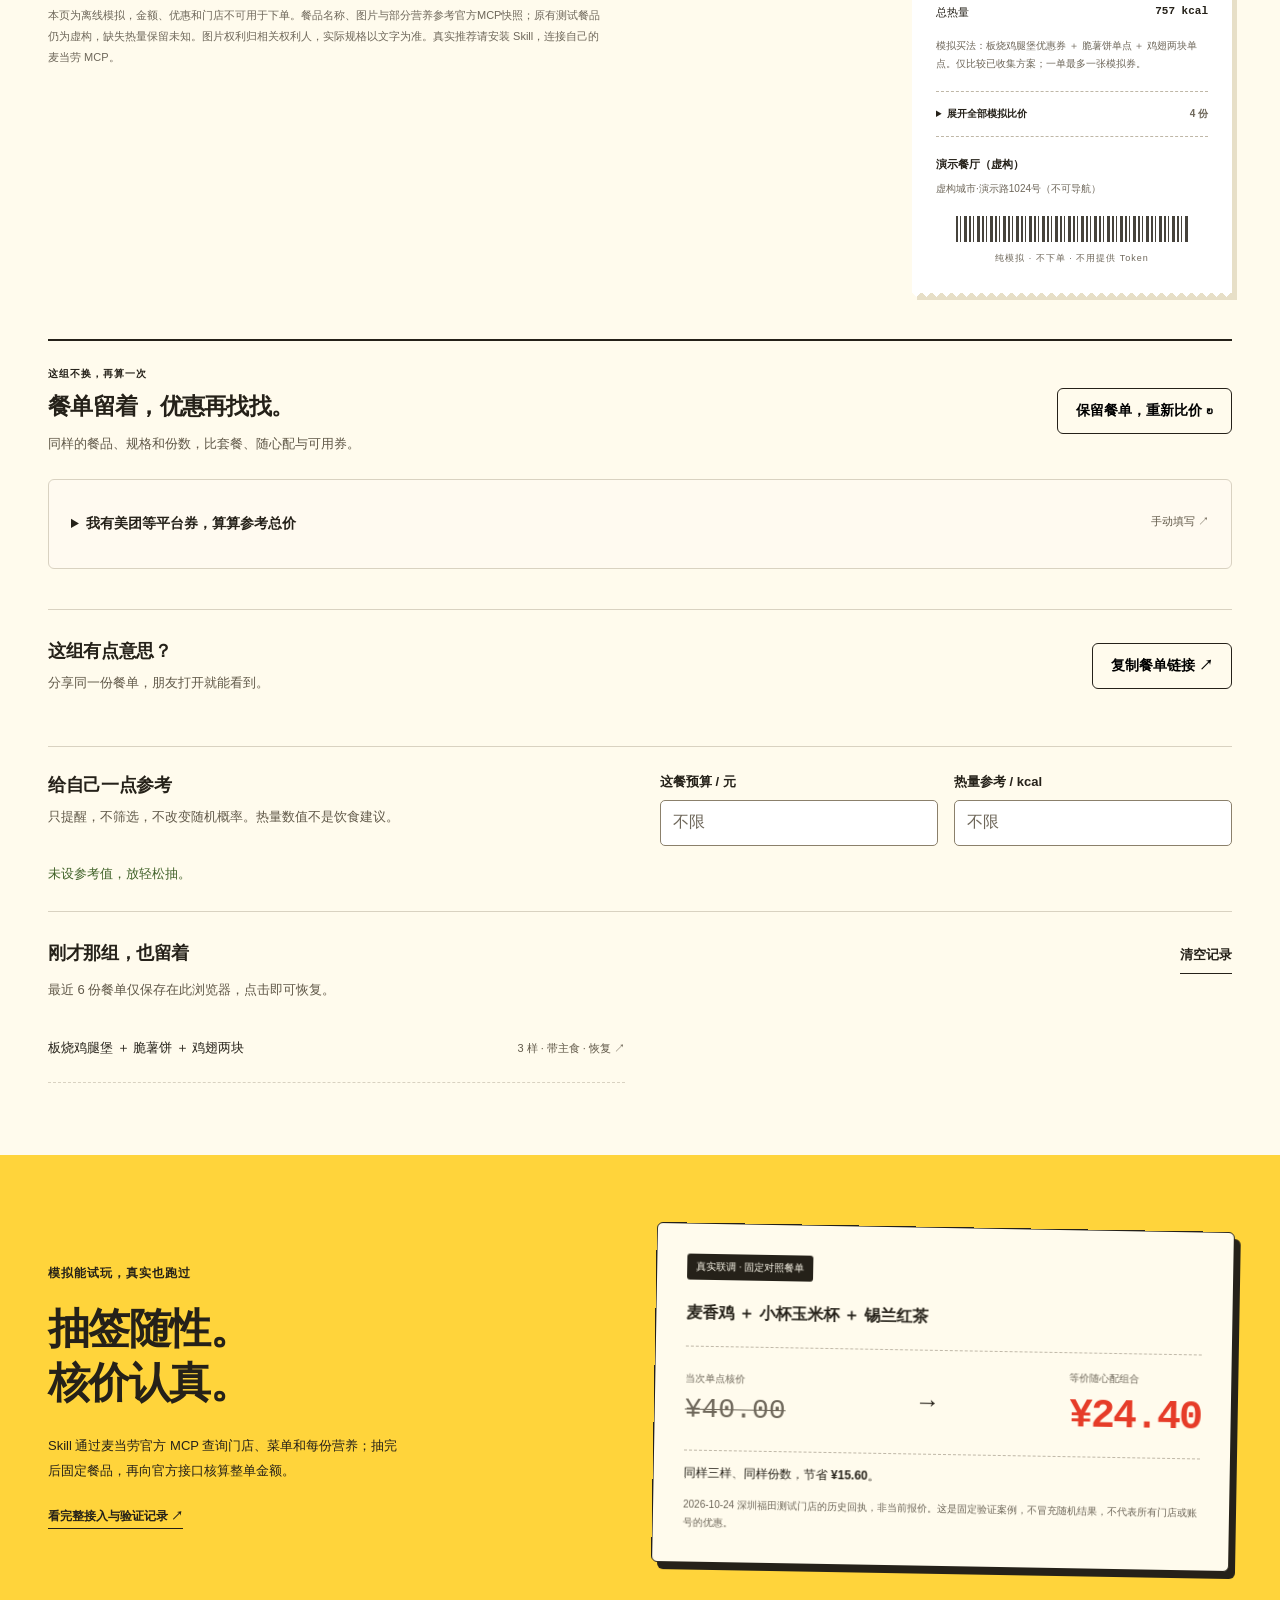
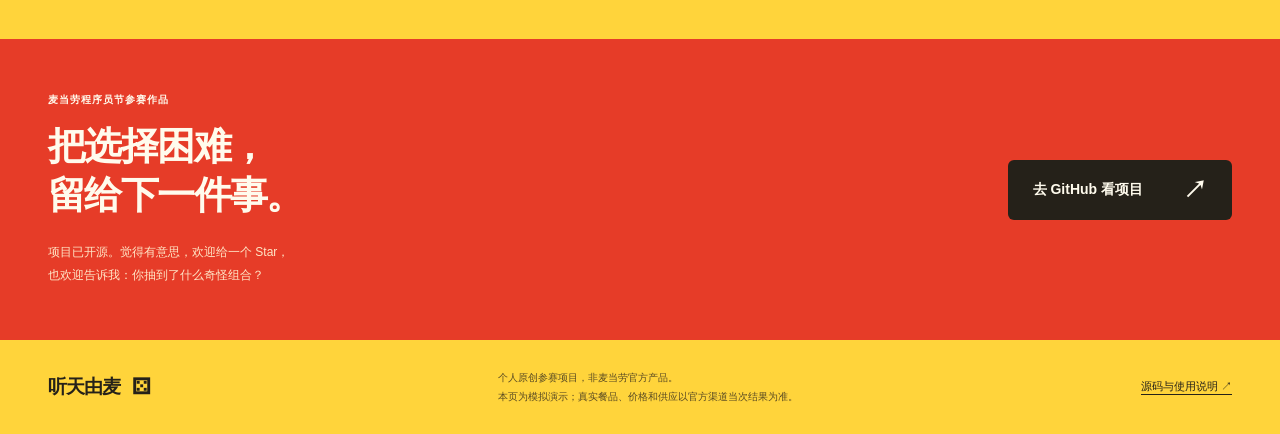
==== commit 204fab39: "Make meal controls show visible results and feedback Show repricing and history-clear feedback besid" ====
--- a/docs/index.html
+++ b/docs/index.html
@@ -48,11 +48,12 @@
         <details class="catalog-panel"><summary>看看有哪些餐品和套餐参考</summary><p>常见参考不代表全年或所有门店供应。普通随机保持原来的等概率规则；套餐只在你选择套餐模式时限制餐单范围。</p><div id="catalog-list"></div><h3>官方套餐历史核价 · 具体搭配</h3><p>下列为深圳参考门店的历史整单回执，不是网页模拟餐单的实付承诺。更换饮品、薯条规格可能补差，真实使用须重新核价。</p><div id="bundle-reference-list"></div></details>
         <p id="action-status" class="action-status" role="status" aria-live="polite">准备好了，看看今天的手气。</p>
         <div class="workspace" aria-busy="false">
-          <div class="meal-area"><div class="meal-meta"><span id="draw-status">正在准备模拟餐单</span><span id="quantity-hint">3 样 · 主食、饮品、甜品各最多 1 份</span></div><div id="food-cards" class="food-cards" aria-live="polite" aria-atomic="true"></div><div class="meal-actions"><button id="example-button" class="text-button">看看套餐省钱的模拟例子 →</button><button id="copy-button" class="text-button">复制这份餐单 <span aria-hidden="true">↗</span></button></div><p class="copy-status" id="copy-status" role="status"></p><p class="data-note">本页为离线模拟，金额、优惠和门店不可用于下单。餐品名称、图片与部分营养参考官方MCP快照；原有测试餐品仍为虚构，缺失热量保留未知。图片权利归相关权利人，实际规格以文字为准。真实推荐请安装 Skill，连接自己的麦当劳 MCP。</p></div>
+          <div class="meal-area"><div class="meal-meta"><span id="draw-status" tabindex="-1">正在准备模拟餐单</span><span id="quantity-hint">3 样 · 主食、饮品、甜品各最多 1 份</span></div><div id="food-cards" class="food-cards" aria-live="polite" aria-atomic="true"></div><div class="meal-actions"><button id="example-button" class="text-button">看看套餐省钱的模拟例子 →</button><button id="copy-button" class="text-button">复制这份餐单 <span aria-hidden="true">↗</span></button></div><p class="copy-status" id="copy-status" role="status"></p><p class="data-note">本页为离线模拟，金额、优惠和门店不可用于下单。餐品名称、图片与部分营养参考官方MCP快照；原有测试餐品仍为虚构，缺失热量保留未知。图片权利归相关权利人，实际规格以文字为准。真实推荐请安装 Skill，连接自己的麦当劳 MCP。</p></div>
           <aside class="receipt" aria-labelledby="receipt-title"><div class="receipt-heading"><span class="receipt-brand">听天由麦</span><span class="receipt-label">DEMO RECEIPT</span></div><h3 id="receipt-title">这单怎么买</h3><p class="receipt-caption">保持餐品和份数不变，比较购买方式。</p><div id="receipt-lines"></div><div class="receipt-total"><span>本轮模拟最低价</span><strong id="best-price">—</strong></div><div class="receipt-saving"><span>比模拟单点少花</span><b id="saving">—</b></div><div class="receipt-energy"><span>总热量</span><b id="total-kcal">—</b></div><p id="best-label" class="best-label"></p><details id="quote-details"><summary>展开全部模拟比价 <span id="quote-count"></span></summary><div id="quote-list"></div></details><div class="receipt-store"><b id="store-name"></b><span id="store-address"></span></div><div class="barcode" aria-hidden="true"></div><p class="receipt-foot">纯模拟 · 不下单 · 不用提供 Token</p></aside>
         </div>
         <section class="price-lab" aria-labelledby="price-lab-title">
           <div class="reprice-row"><div><p class="eyebrow">这组不换，再算一次</p><h3 id="price-lab-title">餐单留着，优惠再找找。</h3><p>同样的餐品、规格和份数，比套餐、随心配与可用券。</p></div><button class="utility-button" id="reprice-button">保留餐单，重新比价 ↻</button></div>
+          <p id="reprice-status" class="control-feedback" role="status" aria-live="polite"></p>
           <details class="external-panel" id="external-panel"><summary>我有美团等平台券，算算参考总价 <span>手动填写 ↗</span></summary>
             <form id="external-form">
               <p id="external-hint" class="external-hint">13 元来自用户提供的随心配参考价，未经平台核实。请按券面勾选实际包含的同规格餐品；不能默认任意两样适用。网页余餐价格仍是虚构模拟。</p>
@@ -72,7 +73,7 @@
           <p id="share-status" class="copy-status" role="status"></p>
           <textarea id="manual-copy" class="manual-copy" aria-label="可手动复制的餐单或链接" readonly hidden></textarea>
           <div class="reference-panel"><div class="reference-intro"><h3>给自己一点参考</h3><p id="reference-hint">只提醒，不筛选，不改变随机概率。热量数值不是饮食建议。</p></div><div class="reference-fields"><label for="budget-input">这餐预算 / 元<input id="budget-input" type="number" min="0" max="10000" step="0.01" inputmode="decimal" placeholder="不限" aria-describedby="reference-hint budget-note"></label><label for="kcal-input">热量参考 / kcal<input id="kcal-input" type="number" min="0" max="10000" step="1" inputmode="numeric" placeholder="不限" aria-describedby="reference-hint budget-note"></label></div><p id="budget-note" class="budget-note" aria-live="polite">未设参考值，放轻松抽。</p></div>
-          <section class="history-section" aria-labelledby="history-title"><div class="history-heading"><h3 id="history-title">刚才那组，也留着</h3><button id="clear-history" class="text-button" disabled>清空记录</button></div><p id="storage-note" class="storage-note">最近 6 份餐单仅保存在此浏览器，点击即可恢复。</p><div id="history-list" class="history-list"></div></section>
+          <section class="history-section" aria-labelledby="history-title"><div class="history-heading"><h3 id="history-title" tabindex="-1">刚才那组，也留着</h3><button id="clear-history" class="text-button" disabled>清空记录</button></div><p id="storage-note" class="storage-note">最近 6 份餐单仅保存在此浏览器，点击即可恢复。</p><p id="history-status" class="control-feedback" role="status" aria-live="polite"></p><div id="history-list" class="history-list"></div></section>
         </div>
       </div>
     </section>
--- a/docs/styles.css
+++ b/docs/styles.css
@@ -7,6 +7,7 @@
 .skip-link{position:fixed;left:18px;top:12px;z-index:10;width:1px;height:1px;clip-path:inset(50%);overflow:hidden;white-space:nowrap;background:var(--ink);color:var(--paper);padding:14px 20px;border-radius:6px}.skip-link:focus-visible{clip-path:none;width:auto;height:auto;overflow:visible}
 .bundle-entry{display:flex;gap:20px;align-items:center;margin:0 0 18px}.bundle-entry p{font-size:13px;color:#615949;line-height:1.8;margin:0}.bundle-entry button{flex-shrink:0}.catalog-panel{margin:0 0 26px;border-block:1px dashed var(--line);padding:14px 0}.catalog-panel summary{font-size:13px;font-weight:700;cursor:pointer;line-height:1.8}.catalog-panel p{font-size:12px;line-height:1.9;color:#615949;max-width:90ch}.catalog-panel h3{font-size:17px;margin-top:26px}#catalog-list{white-space:pre-line;font-size:13px;line-height:1.9;overflow-wrap:anywhere}#bundle-reference-list .quote-row small{display:block;font-size:11px;line-height:1.8;font-weight:400;color:#615949;margin-top:6px}#bundle-reference-list .quote-row b{white-space:nowrap}@media(max-width:740px){.bundle-entry{flex-direction:column;align-items:stretch;gap:12px}.bundle-entry p,.catalog-panel p,.catalog-panel summary,#catalog-list{font-size:14px}#bundle-reference-list .quote-row small{font-size:12px}}
 .action-status{font-size:13px;line-height:1.7;margin:-9px 0 20px;min-height:23px;color:#514a3c}
+.control-feedback{font-size:14px;line-height:1.8;margin:12px 0 18px;padding:12px 16px;border-left:3px solid var(--red);background:#ffedb5}.control-feedback:empty{display:none}
 .bundle-entry #bundle-size-hint{margin-top:5px;font-weight:700;color:var(--ink)}.bundle-feedback{font-size:14px;line-height:1.8;margin:0 0 18px;padding:12px 16px;border-left:3px solid var(--red);background:#ffedb5}.bundle-feedback:empty{display:none}.bundle-picker{display:flex;gap:12px;margin:0 0 22px;flex-wrap:wrap}.bundle-picker[hidden]{display:none}.bundle-picker button{min-height:46px}
 button:disabled{opacity:.55;cursor:not-allowed}.is-drawing #draw-button{opacity:1;cursor:wait}.is-drawing .dice-icon{display:inline-block;animation:dice-tumble .36s cubic-bezier(.16,1,.3,1) both}.is-drawing .food-visual{background:#eee8d9}.is-drawing .food-visual>span{opacity:.4;transform:rotate(7deg) scale(.92)}.food-visual{transition:background .18s}.food-visual>span{transition:opacity .18s,transform .18s}.is-drawing .receipt-total strong{opacity:.5;transition:opacity .15s}
 @keyframes dice-tumble{0%{transform:rotate(0) translateY(0)}40%{transform:rotate(165deg) translateY(-5px)}100%{transform:rotate(360deg) translateY(0)}}
